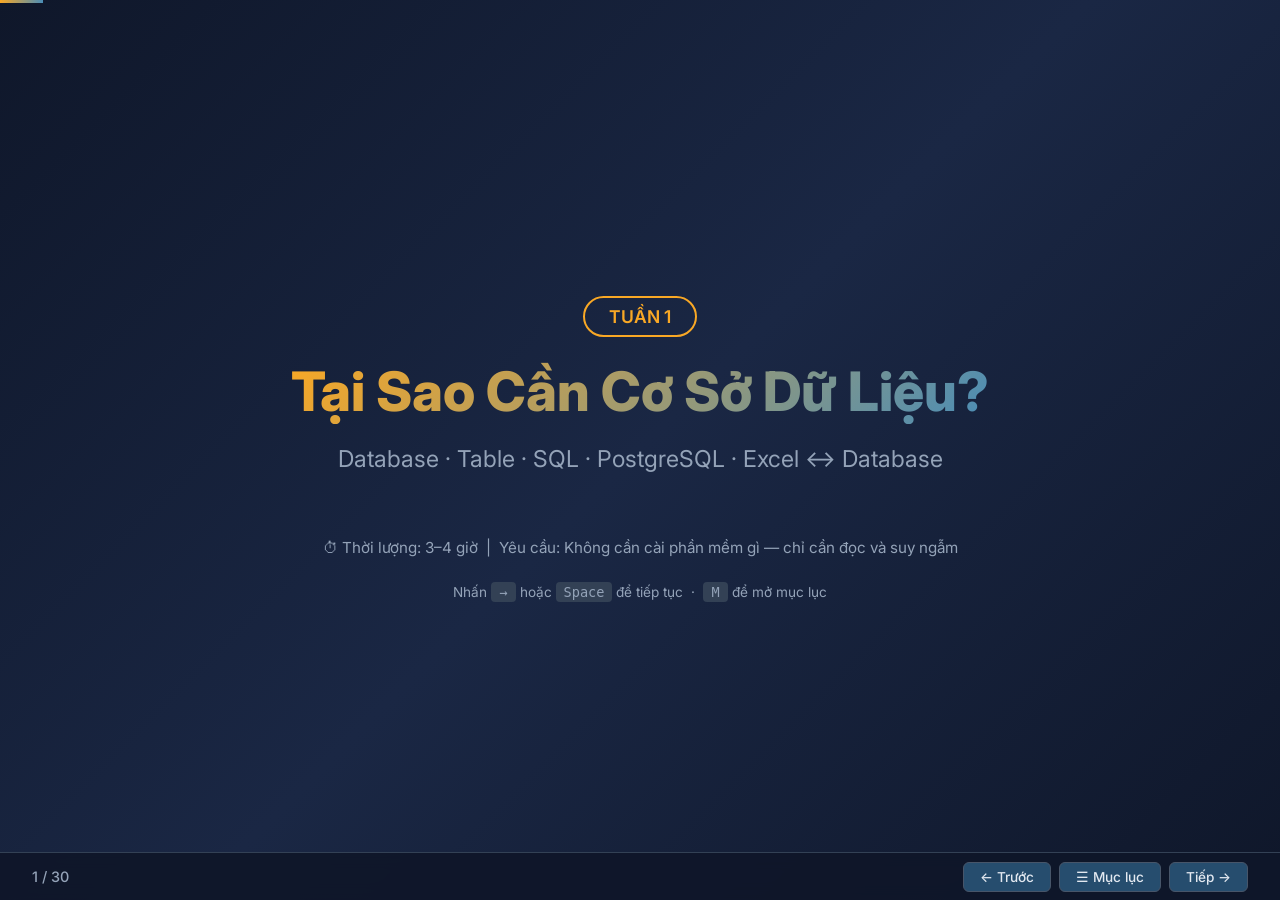
==== docs/Slides/01.Why_Database_slides.html @ 24aa9a3c "Add new example buttons and update week content in the learning program" ====
<!DOCTYPE html>
<html lang="vi">
<head>
    <meta charset="UTF-8">
    <meta name="viewport" content="width=device-width, initial-scale=1.0">
    <title>Tuần 1: Tại Sao Cần Cơ Sở Dữ Liệu? — PostgreSQL</title>
    <style>
        @import url('https://fonts.googleapis.com/css2?family=Inter:wght@300;400;500;600;700;800&family=Fira+Code:wght@400;500&display=swap');

        :root {
            --primary:       #336791;
            --primary-light: #4a8db7;
            --primary-dark:  #264d6e;
            --accent:        #f9a825;
            --accent-light:  #fdd835;
            --bg:            #0f172a;
            --bg-card:       #1e293b;
            --bg-code:       #0d1117;
            --text:          #e2e8f0;
            --text-dim:      #94a3b8;
            --text-bright:   #f8fafc;
            --success:       #22c55e;
            --danger:        #ef4444;
            --warning:       #f59e0b;
            --info:          #3b82f6;
            --excel-green:   #217346;
            --pg-blue:       #336791;
        }

        * { margin: 0; padding: 0; box-sizing: border-box; }

        body {
            font-family: 'Inter', sans-serif;
            background: var(--bg);
            color: var(--text);
            overflow: hidden;
            height: 100vh;
            width: 100vw;
        }

        .slide-deck { width: 100vw; height: 100vh; position: relative; }

        .slide {
            position: absolute;
            inset: 0;
            display: none;
            flex-direction: column;
            justify-content: center;
            padding: 56px 80px;
            opacity: 0;
            transition: opacity 0.4s ease;
        }
        .slide.active { display: flex; opacity: 1; }

        h1 { font-size: 2.7rem; font-weight: 800; color: var(--text-bright); margin-bottom: 12px; line-height: 1.2; }
        h2 { font-size: 1.95rem; font-weight: 700; color: var(--accent); margin-bottom: 20px; line-height: 1.3; }
        h3 { font-size: 1.25rem; font-weight: 600; color: var(--primary-light); margin-bottom: 12px; }
        p, li { font-size: 1.08rem; line-height: 1.7; color: var(--text); }
        ul, ol { padding-left: 24px; margin-bottom: 14px; }
        li { margin-bottom: 7px; }

        .subtitle { font-size: 1.25rem; color: var(--text-dim); margin-bottom: 28px; font-weight: 400; }

        strong { color: var(--accent-light); font-weight: 600; }
        em { color: var(--primary-light); font-style: normal; font-weight: 500; }

        code {
            font-family: 'Fira Code', monospace;
            background: var(--bg-code);
            padding: 2px 8px;
            border-radius: 4px;
            font-size: 0.93em;
            color: #7dd3fc;
        }

        pre {
            background: var(--bg-code);
            border: 1px solid #30363d;
            border-radius: 12px;
            padding: 16px 20px;
            font-family: 'Fira Code', monospace;
            font-size: 0.88rem;
            line-height: 1.6;
            overflow-x: auto;
            margin: 10px 0;
            color: #c9d1d9;
        }
        pre .keyword { color: #ff7b72; font-weight: 500; }
        pre .string  { color: #a5d6ff; }
        pre .comment { color: #8b949e; font-style: italic; }
        pre .type    { color: #7ee787; }
        pre .number  { color: #79c0ff; }
        pre .func    { color: #d2a8ff; }

        table { width: 100%; border-collapse: collapse; margin: 10px 0; font-size: 0.95rem; }
        th { background: var(--primary-dark); color: var(--accent-light); padding: 10px 14px; text-align: left; font-weight: 600; font-size: 0.9rem; }
        td { padding: 8px 14px; border-bottom: 1px solid #334155; color: var(--text); }
        tr:nth-child(even) td { background: rgba(30,41,59,0.5); }
        tr:hover td { background: rgba(51,103,145,0.15); }

        .card { background: var(--bg-card); border-radius: 14px; padding: 18px 22px; border: 1px solid #334155; margin: 8px 0; }
        .card.excel   { border-left: 4px solid var(--excel-green); }
        .card.pg      { border-left: 4px solid var(--pg-blue); }
        .card.warning { border-left: 4px solid var(--danger); background: rgba(239,68,68,0.07); }
        .card.tip     { border-left: 4px solid var(--success); background: rgba(34,197,94,0.07); }
        .card.info    { border-left: 4px solid var(--info); background: rgba(59,130,246,0.07); }

        .compare { display: grid; grid-template-columns: 1fr 1fr; gap: 18px; margin: 10px 0; }
        .compare > div { background: var(--bg-card); border-radius: 12px; padding: 18px 20px; border: 1px solid #334155; }
        .compare > div:first-child { border-top: 3px solid var(--excel-green); }
        .compare > div:last-child  { border-top: 3px solid var(--pg-blue); }

        .columns-2 { display: grid; grid-template-columns: 1fr 1fr; gap: 18px; margin: 8px 0; }
        .columns-3 { display: grid; grid-template-columns: 1fr 1fr 1fr; gap: 14px; margin: 8px 0; }

        .badge { display: inline-block; padding: 3px 12px; border-radius: 100px; font-size: 0.77rem; font-weight: 600; text-transform: uppercase; letter-spacing: 0.5px; }
        .badge.excel   { background: var(--excel-green); color: #fff; }
        .badge.pg      { background: var(--pg-blue); color: #fff; }
        .badge.danger  { background: var(--danger); color: #fff; }
        .badge.success { background: var(--success); color: #000; }

        .diagram { display: flex; align-items: center; justify-content: center; gap: 12px; margin: 14px 0; flex-wrap: wrap; }
        .diagram .box { background: var(--bg-card); border: 2px solid var(--primary-light); border-radius: 10px; padding: 12px 18px; text-align: center; min-width: 110px; }
        .diagram .arrow { color: var(--accent); font-size: 1.4rem; font-weight: 700; }

        .highlight { background: linear-gradient(120deg, rgba(249,168,37,0.2), rgba(249,168,37,0.1)); padding: 2px 8px; border-radius: 4px; }
        .text-danger  { color: var(--danger); }
        .text-success { color: var(--success); }
        .text-warning { color: var(--warning); }
        .text-info    { color: var(--info); }
        .text-dim     { color: var(--text-dim); }
        .text-accent  { color: var(--accent); }
        .text-bright  { color: var(--text-bright); }

        .title-slide {
            text-align: center; justify-content: center; align-items: center;
            background: linear-gradient(135deg, #0f172a 0%, #1a2744 50%, #0f172a 100%);
        }
        .title-slide h1 {
            font-size: 3.4rem;
            background: linear-gradient(135deg, var(--accent), var(--primary-light));
            -webkit-background-clip: text; -webkit-text-fill-color: transparent; background-clip: text;
            margin-bottom: 16px;
        }
        .title-slide .subtitle { font-size: 1.45rem; color: var(--text-dim); }
        .title-slide .week-badge {
            display: inline-block; padding: 8px 24px;
            border: 2px solid var(--accent); border-radius: 100px;
            color: var(--accent); font-weight: 600; font-size: 1.1rem; margin-bottom: 22px;
        }

        .section-slide { text-align: center; background: linear-gradient(135deg, var(--primary-dark), var(--bg)); }
        .section-slide h1 { font-size: 2.9rem; color: var(--text-bright); }
        .section-slide .section-num { font-size: 5rem; font-weight: 800; color: var(--accent); opacity: 0.3; margin-bottom: -10px; }

        .nav-bar {
            position: fixed; bottom: 0; left: 0; right: 0; height: 48px;
            background: rgba(15,23,42,0.95); border-top: 1px solid #334155;
            display: flex; align-items: center; justify-content: space-between;
            padding: 0 32px; z-index: 100; backdrop-filter: blur(8px);
        }
        .nav-bar .page-info { color: var(--text-dim); font-size: 0.9rem; font-weight: 500; }
        .nav-bar .controls  { display: flex; gap: 8px; }
        .nav-bar button {
            background: var(--primary-dark); color: var(--text);
            border: 1px solid #475569; padding: 6px 16px; border-radius: 6px;
            cursor: pointer; font-family: 'Inter', sans-serif;
            font-size: 0.85rem; font-weight: 500; transition: all 0.2s;
        }
        .nav-bar button:hover { background: var(--primary-light); color: #fff; }

        .progress-bar {
            position: fixed; top: 0; left: 0; height: 3px;
            background: linear-gradient(90deg, var(--accent), var(--primary-light));
            transition: width 0.3s ease; z-index: 100;
        }

        .toc-overlay {
            position: fixed; inset: 0; background: rgba(0,0,0,0.5);
            z-index: 200; display: none; backdrop-filter: blur(4px);
        }
        .toc-overlay.open { display: block; }
        .toc-panel {
            position: fixed; left: 0; top: 0; bottom: 0; width: 380px;
            background: var(--bg-card); border-right: 1px solid #334155;
            z-index: 201; padding: 24px; overflow-y: auto;
            transform: translateX(-100%); transition: transform 0.3s ease;
        }
        .toc-overlay.open .toc-panel { transform: translateX(0); }
        .toc-panel h3 { color: var(--accent); margin-bottom: 16px; font-size: 1.2rem; }
        .toc-panel a {
            display: block; color: var(--text-dim); text-decoration: none;
            padding: 7px 12px; border-radius: 6px; font-size: 0.87rem;
            margin-bottom: 2px; transition: all 0.2s;
        }
        .toc-panel a:hover, .toc-panel a.current { background: rgba(51,103,145,0.2); color: var(--text-bright); }
        .toc-panel a.section-header { color: var(--accent-light); font-weight: 600; margin-top: 10px; font-size: 0.92rem; }

        .slide-content {
            max-height: calc(100vh - 140px); overflow-y: auto; padding-right: 8px;
        }
        .slide-content::-webkit-scrollbar { width: 5px; }
        .slide-content::-webkit-scrollbar-track { background: transparent; }
        .slide-content::-webkit-scrollbar-thumb { background: #475569; border-radius: 3px; }

        /* story card */
        .story-card {
            background: linear-gradient(135deg, #1e293b, #162032);
            border-radius: 16px; padding: 24px 28px;
            border: 1px solid #334155; border-left: 4px solid var(--accent);
            margin: 10px 0;
        }

        /* two-col excel vs db */
        .xl-db { display: grid; grid-template-columns: 1fr auto 1fr; gap: 12px; align-items: center; margin: 10px 0; }
        .xl-db .vs { color: var(--accent); font-weight: 800; font-size: 1.5rem; text-align: center; }

        @media (max-width: 900px) {
            .slide { padding: 40px 32px; }
            h1 { font-size: 2rem; } h2 { font-size: 1.5rem; }
            .compare, .columns-2 { grid-template-columns: 1fr; }
            .columns-3 { grid-template-columns: 1fr; }
            .title-slide h1 { font-size: 2.5rem; }
        }
    </style>
</head>
<body>

<div class="progress-bar" id="progressBar"></div>

<!-- ▸ TOC ◂ -->
<div class="toc-overlay" id="tocOverlay" onclick="closeTOC()">
    <div class="toc-panel" onclick="event.stopPropagation()">
        <h3>📑 Mục Lục</h3>
        <a href="#" class="section-header" onclick="goSlide(0);return false;">Trang bìa</a>
        <a href="#" onclick="goSlide(1);return false;">Mục tiêu tuần 1</a>

        <a href="#" class="section-header" onclick="goSlide(2);return false;">Câu chuyện mở đầu</a>
        <a href="#" onclick="goSlide(2);return false;">Câu chuyện của Linh</a>
        <a href="#" onclick="goSlide(3);return false;">5 vấn đề Excel gặp phải</a>

        <a href="#" class="section-header" onclick="goSlide(4);return false;">Hai Thế Giới, Một Logic</a>
        <a href="#" onclick="goSlide(4);return false;">Bức tranh tổng thể</a>
        <a href="#" onclick="goSlide(5);return false;">Database = Workbook</a>
        <a href="#" onclick="goSlide(6);return false;">Table = Sheet</a>
        <a href="#" onclick="goSlide(7);return false;">Column = Cột &amp; Row = Hàng</a>
        <a href="#" onclick="goSlide(8);return false;">Data Type = Data Validation</a>
        <a href="#" onclick="goSlide(9);return false;">WHERE = Filter &amp; ORDER BY = Sort</a>
        <a href="#" onclick="goSlide(10);return false;">JOIN = VLOOKUP</a>
        <a href="#" onclick="goSlide(11);return false;">GROUP BY = Pivot Table</a>
        <a href="#" onclick="goSlide(12);return false;">Bảng tổng hợp Excel ↔ SQL</a>

        <a href="#" class="section-header" onclick="goSlide(13);return false;">Khi Nào Nên Dùng Database?</a>
        <a href="#" onclick="goSlide(13);return false;">Dấu hiệu 1: Dữ liệu quá lớn</a>
        <a href="#" onclick="goSlide(14);return false;">Dấu hiệu 2: Nhiều người cùng dùng</a>
        <a href="#" onclick="goSlide(15);return false;">Dấu hiệu 3: Cần tính chính xác</a>
        <a href="#" onclick="goSlide(16);return false;">Dấu hiệu 4 &amp; 5: Bảo mật, tự động hóa</a>
        <a href="#" onclick="goSlide(17);return false;">Excel hay Database?</a>

        <a href="#" class="section-header" onclick="goSlide(18);return false;">PostgreSQL &amp; DBeaver</a>
        <a href="#" onclick="goSlide(18);return false;">PostgreSQL là gì?</a>
        <a href="#" onclick="goSlide(19);return false;">DBeaver — giao diện đồ họa</a>

        <a href="#" class="section-header" onclick="goSlide(20);return false;">SQL — Ngôn Ngữ Giao Tiếp</a>
        <a href="#" onclick="goSlide(20);return false;">SQL là gì?</a>
        <a href="#" onclick="goSlide(21);return false;">Quy tắc cơ bản SQL</a>
        <a href="#" onclick="goSlide(22);return false;">Đọc SQL như tiếng Anh</a>
        <a href="#" onclick="goSlide(23);return false;">Thử thách đọc SQL</a>

        <a href="#" class="section-header" onclick="goSlide(24);return false;">Tổng Kết</a>
        <a href="#" onclick="goSlide(24);return false;">Từ vựng đã học</a>
        <a href="#" onclick="goSlide(25);return false;">Checklist &amp; Tiếp theo</a>
    </div>
</div>

<div class="slide-deck" id="deck">

<!-- ══════════ SLIDE 0: TITLE ══════════ -->
<div class="slide title-slide active">
    <div class="week-badge">TUẦN 1</div>
    <h1>Tại Sao Cần Cơ Sở Dữ Liệu?</h1>
    <p class="subtitle">Database · Table · SQL · PostgreSQL · Excel ↔ Database</p>
    <p style="margin-top:28px;color:var(--text-dim);font-size:0.95rem;">
        ⏱ Thời lượng: 3–4 giờ &nbsp;|&nbsp; Yêu cầu: Không cần cài phần mềm gì — chỉ cần đọc và suy ngẫm
    </p>
    <p style="margin-top:20px;color:var(--text-dim);font-size:0.85rem;">
        Nhấn <kbd style="background:#334155;padding:2px 8px;border-radius:4px;">→</kbd> hoặc
        <kbd style="background:#334155;padding:2px 8px;border-radius:4px;">Space</kbd> để tiếp tục &nbsp;·&nbsp;
        <kbd style="background:#334155;padding:2px 8px;border-radius:4px;">M</kbd> để mở mục lục
    </p>
</div>

<!-- ══════════ SLIDE 1: MỤC TIÊU ══════════ -->
<div class="slide">
    <h2>🎯 Mục Tiêu Tuần 1</h2>
    <p style="margin-bottom:20px;">Sau khi hoàn thành tuần này, bạn sẽ có thể:</p>
    <div class="columns-2">
        <div>
            <div class="card" style="margin-bottom:10px;"><p>✅ Giải thích cơ sở dữ liệu là gì và khác Excel như thế nào</p></div>
            <div class="card" style="margin-bottom:10px;"><p>✅ Định nghĩa <strong>8 thuật ngữ nền tảng</strong>: database, table, column, row, field, data type, SQL, PostgreSQL</p></div>
            <div class="card" style="margin-bottom:10px;"><p>✅ Đọc và hiểu câu SQL đơn giản như đọc tiếng Anh</p></div>
        </div>
        <div>
            <div class="card" style="margin-bottom:10px;"><p>✅ Nhận biết khi nào nên dùng Excel, khi nào nên dùng database</p></div>
            <div class="card" style="margin-bottom:10px;"><p>✅ Biết PostgreSQL là gì và DBeaver dùng để làm gì</p></div>
            <div class="card excel" style="margin-bottom:10px;"><p>📊 <strong>Phương pháp:</strong> Mọi khái niệm mới đều được so sánh với Excel mà bạn đã quen.</p></div>
        </div>
    </div>
    <div class="card tip">
        <p>💡 <strong>Tin tốt:</strong> Bạn đã có nền tảng rất vững — Excel và database có cùng một <em>logic phân tích dữ liệu</em>. Bạn chỉ cần học thêm <em>ngôn ngữ</em> mới mà thôi!</p>
    </div>
</div>

<!-- ══════════ SLIDE 2: CÂU CHUYỆN LINH ══════════ -->
<div class="slide">
    <h2>📖 Câu Chuyện Của Linh</h2>
    <div class="story-card">
        <p style="font-size:1.05rem;">Linh làm phân tích dữ liệu tại công ty phân phối hàng tiêu dùng. Năm đầu: 80 nhân viên, 200 khách hàng → quản lý tốt trong Excel với file <code>quan_ly.xlsx</code>.</p>
    </div>
    <div class="diagram" style="margin:18px 0;">
        <div class="box" style="border-color:var(--success);">
            <p style="font-size:0.85rem;font-weight:700;color:var(--success);">Năm 1</p>
            <p style="font-size:0.9rem;">80 NV · 200 KH</p>
            <p style="font-size:0.85rem;color:var(--text-dim);">Excel: ổn 👍</p>
        </div>
        <div class="arrow">→</div>
        <div class="box" style="border-color:var(--warning);">
            <p style="font-size:0.85rem;font-weight:700;color:var(--warning);">Năm 2</p>
            <p style="font-size:0.9rem;">300 NV · 5.000 KH</p>
            <p style="font-size:0.85rem;color:var(--text-dim);">Excel: chậm ⚠️</p>
        </div>
        <div class="arrow">→</div>
        <div class="box" style="border-color:var(--danger);">
            <p style="font-size:0.85rem;font-weight:700;color:var(--danger);">Năm 3</p>
            <p style="font-size:0.9rem;">1.100 NV · 30.000 KH</p>
            <p style="font-size:0.85rem;color:var(--danger);">Excel: vỡ trận ❌</p>
        </div>
    </div>
    <div class="card info">
        <p>💡 <em>"Linh cảm thấy mình đang dùng một cái <strong>xe đạp để chuyên chở hàng container</strong>."</em></p>
        <p style="margin-top:8px;color:var(--text-dim);">Điều Linh cần không phải là Excel tốt hơn — mà là một <strong>công cụ khác hoàn toàn</strong>.</p>
    </div>
</div>

<!-- ══════════ SLIDE 3: 5 VẤN ĐỀ EXCEL ══════════ -->
<div class="slide">
    <h2>⚠️ 5 Vấn Đề Linh Gặp Với Excel</h2>
    <div class="slide-content">
        <div class="columns-2">
            <div>
                <div class="card warning" style="margin-bottom:10px;">
                    <h3>1. File quá nặng</h3>
                    <p>File 150MB, mở mất 3 phút, đôi khi treo máy.</p>
                </div>
                <div class="card warning" style="margin-bottom:10px;">
                    <h3>2. Nhiều phiên bản mâu thuẫn</h3>
                    <p>4 người cùng cập nhật → không ai biết đâu là phiên bản mới nhất.</p>
                </div>
                <div class="card warning" style="margin-bottom:10px;">
                    <h3>3. Dữ liệu thiếu nhất quán</h3>
                    <p>Cùng là Hà Nội nhưng: <code>"Ha Noi"</code>, <code>"HÀ NỘI"</code>, <code>"hà nội"</code> → báo cáo bị sai.</p>
                </div>
            </div>
            <div>
                <div class="card warning" style="margin-bottom:10px;">
                    <h3>4. Không thể tự động hóa</h3>
                    <p>Mỗi tuần phải tay tạo lại báo cáo từ đầu dù quy trình không đổi.</p>
                </div>
                <div class="card warning" style="margin-bottom:10px;">
                    <h3>5. Không có phân quyền</h3>
                    <p>File lương — ai có file là ai xem được. Không thể ẩn riêng từng phần.</p>
                </div>
                <div class="card tip" style="margin-bottom:10px;">
                    <p>💡 Tất cả 5 vấn đề này đều được <strong>Database giải quyết triệt để</strong>. Chúng ta sẽ khám phá từng cái.</p>
                </div>
            </div>
        </div>
    </div>
</div>

<!-- ══════════ SLIDE 4: SECTION — BỨC TRANH TỔNG THỂ ══════════ -->
<div class="slide section-slide">
    <div class="section-num">📊</div>
    <h1>Hai Thế Giới, Một Logic</h1>
    <p class="subtitle">Excel và Database — cùng ý tưởng, khác công cụ</p>
</div>

<!-- ══════════ SLIDE 5: BỨC TRANH TỔNG THỂ ══════════ -->
<div class="slide">
    <h2>Bức Tranh Tổng Thể — Workbook = Database</h2>
    <div class="compare">
        <div>
            <h3>📊 File Excel</h3>
            <p style="font-family:'Fira Code',monospace;font-size:0.85rem;color:var(--text-dim);margin-bottom:10px;">quan_ly_cong_ty.xlsx</p>
            <ul style="list-style:none;padding-left:0;">
                <li style="margin-bottom:6px;">📄 Sheet: <strong>Nhân viên</strong></li>
                <li style="margin-bottom:6px;">📄 Sheet: <strong>Phòng ban</strong></li>
                <li style="margin-bottom:6px;">📄 Sheet: <strong>Lương tháng 1</strong></li>
                <li style="margin-bottom:6px;">📄 Sheet: <strong>Lương tháng 2</strong></li>
                <li style="margin-bottom:6px;">📄 Sheet: <strong>Lương tháng 3</strong></li>
                <li style="margin-bottom:6px;">📄 Sheet: <strong>Khách hàng</strong></li>
                <li style="margin-bottom:6px;">📄 Sheet: <strong>Đơn hàng</strong></li>
            </ul>
        </div>
        <div>
            <h3>🐘 PostgreSQL Database</h3>
            <p style="font-family:'Fira Code',monospace;font-size:0.85rem;color:var(--text-dim);margin-bottom:10px;">quan_ly_cong_ty</p>
            <ul style="list-style:none;padding-left:0;">
                <li style="margin-bottom:6px;">📋 Table: <strong>nhan_vien</strong></li>
                <li style="margin-bottom:6px;">📋 Table: <strong>phong_ban</strong></li>
                <li style="margin-bottom:6px;">📋 Table: <strong style="color:var(--success);">bang_luong</strong> <span style="color:var(--text-dim);font-size:0.85rem;">(gộp cả 3 tháng!)</span></li>
                <li style="margin-bottom:6px;color:var(--text-dim);padding-left:20px;font-size:0.9rem;">↳ thêm cột "thang" thay vì tạo sheet mới</li>
                <li style="margin-bottom:6px;">📋 Table: <strong>khach_hang</strong></li>
                <li style="margin-bottom:6px;">📋 Table: <strong>don_hang</strong></li>
            </ul>
        </div>
    </div>
    <div class="card info" style="margin-top:10px;">
        <p>💡 <strong>Nhận xét quan trọng:</strong> 3 sheet "Lương tháng 1/2/3" được <em>gộp thành 1 bảng</em> trong database — thay vì tạo sheet mới mỗi tháng, chỉ cần thêm dữ liệu vào cùng bảng với thêm cột "tháng".</p>
    </div>
</div>

<!-- ══════════ SLIDE 6: DATABASE = WORKBOOK ══════════ -->
<div class="slide">
    <h2>Khái Niệm 1: Database = Workbook</h2>
    <div class="diagram" style="margin:20px 0;">
        <div class="box" style="border-color:var(--excel-green);min-width:200px;">
            <p style="color:var(--excel-green);font-weight:700;margin-bottom:6px;">📊 Excel</p>
            <p style="font-family:'Fira Code',monospace;font-size:0.9rem;">quan_ly_nhan_su.xlsx</p>
            <p style="color:var(--text-dim);font-size:0.85rem;margin-top:4px;">Workbook / File .xlsx</p>
        </div>
        <div class="arrow">↔</div>
        <div class="box" style="border-color:var(--pg-blue);min-width:200px;">
            <p style="color:var(--primary-light);font-weight:700;margin-bottom:6px;">🐘 PostgreSQL</p>
            <p style="font-family:'Fira Code',monospace;font-size:0.9rem;">quan_ly_nhan_su</p>
            <p style="color:var(--text-dim);font-size:0.85rem;margin-top:4px;"><strong>Database</strong> (Cơ sở dữ liệu)</p>
        </div>
    </div>
    <div class="columns-2" style="margin-top:16px;">
        <div class="card excel">
            <h3>Giống nhau</h3>
            <ul>
                <li>Đều là <strong>nơi chứa toàn bộ dữ liệu</strong> của một dự án/hệ thống</li>
                <li>Đều có thể chứa <strong>nhiều bảng/sheet</strong></li>
                <li>Đều có tên để nhận biết</li>
            </ul>
        </div>
        <div class="card pg">
            <h3>Khác nhau</h3>
            <ul>
                <li>Database không phải file lưu trên máy bình thường</li>
                <li>Được quản lý bởi <strong>phần mềm chuyên dụng</strong> (PostgreSQL)</li>
                <li>Luôn sẵn sàng cho <strong>nhiều người cùng lúc</strong></li>
                <li>Không bao giờ "treo" vì quá nặng</li>
            </ul>
        </div>
    </div>
</div>

<!-- ══════════ SLIDE 7: TABLE = SHEET ══════════ -->
<div class="slide">
    <h2>Khái Niệm 2: Table = Sheet</h2>
    <p style="margin-bottom:14px;">Mỗi <strong>Table</strong> trong database tương đương với một <strong>Sheet</strong> trong Excel:</p>
    <div class="compare">
        <div>
            <h3>📊 Sheet "Nhân viên" (Excel)</h3>
            <pre style="font-size:0.82rem;">  A    │      B       │      C
──────┼──────────────┼───────────
  1   │ Trần Thị Mai │ Kế toán
  2   │ Nguyễn Văn An│ Kinh doanh
  3   │ Lê Thị Bình  │ Nhân sự</pre>
        </div>
        <div>
            <h3>🐘 Table "nhan_vien" (PostgreSQL)</h3>
            <pre style="font-size:0.82rem;"> id  │    ho_ten    │  phong_ban
─────┼──────────────┼───────────
  1  │ Trần Thị Mai │ Kế toán
  2  │ Nguyễn Văn An│ Kinh doanh
  3  │ Lê Thị Bình  │ Nhân sự</pre>
        </div>
    </div>
    <div class="columns-2" style="margin-top:12px;">
        <div class="card excel">
            <h3>Sheet trong Excel</h3>
            <ul>
                <li>Có thể chứa bất cứ thứ gì — công thức, biểu đồ, text tự do</li>
                <li>Cột dùng chữ cái A, B, C...</li>
            </ul>
        </div>
        <div class="card pg">
            <h3>Table trong Database</h3>
            <ul>
                <li>Chỉ chứa dữ liệu <strong>có cấu trúc nghiêm ngặt</strong></li>
                <li>Mỗi cột <strong>bắt buộc có tên</strong> rõ ràng và kiểu dữ liệu</li>
                <li>Mỗi table = 1 <em>chủ thể</em>: nhân viên, sản phẩm, đơn hàng...</li>
            </ul>
        </div>
    </div>
</div>

<!-- ══════════ SLIDE 8: COLUMN + ROW ══════════ -->
<div class="slide">
    <h2>Khái Niệm 3 &amp; 4: Column = Cột, Row = Hàng</h2>
    <div class="columns-2">
        <div>
            <div class="card excel" style="margin-bottom:12px;">
                <h3>📊 Column = Cột (A, B, C...)</h3>
                <p>Trong Database: cột <strong>bắt buộc có tên</strong> thay vì A, B, C:</p>
                <ul style="margin-top:8px;font-family:'Fira Code',monospace;font-size:0.9rem;">
                    <li><code>ho_ten</code> → chứa họ tên</li>
                    <li><code>luong</code> → chứa mức lương</li>
                    <li><code>ngay_sinh</code> → chứa ngày sinh</li>
                    <li><code>email</code> → chứa email</li>
                </ul>
            </div>
        </div>
        <div>
            <div class="card excel">
                <h3>📊 Row / Record = Hàng</h3>
                <p>Mỗi <strong>Row</strong> là một bản ghi hoàn chỉnh về <em>một đối tượng</em>:</p>
                <pre style="font-size:0.78rem;margin-top:8px;"> id │    ho_ten     │  luong
────┼───────────────┼────────────
  1 │ Trần Thị Mai  │ 15,000,000 ← ROW 1
  2 │ Nguyễn Văn An │ 20,000,000 ← ROW 2
  5 │ Hoàng Thị Dung│ (trống)   ← ROW 5</pre>
            </div>
        </div>
    </div>
    <div class="card warning" style="margin-top:10px;">
        <p>💡 <strong>NULL:</strong> Giá trị "không có gì" trong database gọi là <em>NULL</em> (như ô trống trong Excel). Đây là khái niệm quan trọng sẽ gặp rất nhiều về sau!</p>
    </div>
    <div class="card info" style="margin-top:8px;">
        <p>🔍 <strong>Field = Ô (Cell):</strong> Giao điểm của 1 Column và 1 Row — giống hệt một cell trong Excel (ít dùng từ này trong thực tế).</p>
    </div>
</div>

<!-- ══════════ SLIDE 9: DATA TYPE = DATA VALIDATION ══════════ -->
<div class="slide">
    <h2>Khái Niệm 6: Data Type = Data Validation</h2>
    <div class="card excel" style="margin-bottom:14px;">
        <p>📊 Trong Excel, bạn dùng <strong>Data Validation</strong> để quy định ô chỉ nhận số nguyên hoặc ngày tháng. Database nâng điều này thành <strong>bắt buộc</strong> và gọi là <em>Data Type</em>.</p>
    </div>
    <table>
        <thead>
            <tr><th>Bạn muốn cột chứa...</th><th>Excel (Data Validation)</th><th>Database (Data Type)</th></tr>
        </thead>
        <tbody>
            <tr><td>Số nguyên (1, 2, 100...)</td><td>Validation: Whole number</td><td><code style="color:#7ee787;">INTEGER</code></td></tr>
            <tr><td>Số thập phân (99.99)</td><td>Validation: Decimal</td><td><code style="color:#7ee787;">NUMERIC(10,2)</code></td></tr>
            <tr><td>Chữ (tên, địa chỉ...)</td><td>Validation: Text length</td><td><code style="color:#7ee787;">VARCHAR(100)</code></td></tr>
            <tr><td>Ngày tháng</td><td>Validation: Date</td><td><code style="color:#7ee787;">DATE</code></td></tr>
            <tr><td>Ngày + Giờ</td><td>*(không có sẵn)*</td><td><code style="color:#7ee787;">TIMESTAMP</code></td></tr>
            <tr><td>Đúng / Sai</td><td>Validation: List (Có/Không)</td><td><code style="color:#7ee787;">BOOLEAN</code></td></tr>
        </tbody>
    </table>
    <div class="card warning" style="margin-top:10px;">
        <p>⚠️ <strong>Sự khác biệt lớn:</strong> Data Validation Excel có thể bị bỏ qua (copy-paste bỏ qua validation). Data Type trong database là <strong>không thể vi phạm</strong> — cố nhập chữ vào cột số → database từ chối ngay lập tức!</p>
    </div>
</div>

<!-- ══════════ SLIDE 10: WHERE + ORDER BY ══════════ -->
<div class="slide">
    <h2>Khái Niệm 7 &amp; 8: WHERE = Filter, ORDER BY = Sort</h2>
    <div class="compare">
        <div>
            <h3>🔍 Filter (Excel) = WHERE (SQL)</h3>
            <pre style="font-size:0.82rem;"><span class="comment">-- Filter "Phòng ban" = "IT"</span>
<span class="keyword">SELECT</span> *
<span class="keyword">FROM</span> nhan_vien
<span class="keyword">WHERE</span> phong_ban = <span class="string">'IT'</span>;

<span class="comment">-- Kết quả:</span>
<span class="comment">--  id │  ho_ten     │ phong_ban</span>
<span class="comment">--   4 │ Phạm M. Châu│ IT</span></pre>
        </div>
        <div>
            <h3>↕️ Sort (Excel) = ORDER BY (SQL)</h3>
            <pre style="font-size:0.82rem;"><span class="comment">-- Sort "Lương" → Lớn đến Nhỏ</span>
<span class="keyword">SELECT</span> *
<span class="keyword">FROM</span> nhan_vien
<span class="keyword">ORDER BY</span> luong <span class="keyword">DESC</span>;

<span class="comment">-- DESC = Giảm dần (Descending)</span>
<span class="comment">-- ASC  = Tăng dần  (Ascending)</span></pre>
        </div>
    </div>
    <div class="card excel" style="margin-top:12px;">
        <table style="margin:0;">
            <thead><tr><th>Thao tác Excel</th><th>SQL tương đương</th></tr></thead>
            <tbody>
                <tr><td>Filter → "Phòng ban" = "IT"</td><td><code>WHERE phong_ban = 'IT'</code></td></tr>
                <tr><td>Filter → Lương &gt; 15 triệu</td><td><code>WHERE luong &gt; 15000000</code></td></tr>
                <tr><td>Sort → Lương, Lớn → Nhỏ</td><td><code>ORDER BY luong DESC</code></td></tr>
                <tr><td>Sort → Tên, A → Z</td><td><code>ORDER BY ho_ten ASC</code></td></tr>
            </tbody>
        </table>
    </div>
</div>

<!-- ══════════ SLIDE 11: JOIN = VLOOKUP ══════════ -->
<div class="slide">
    <h2>Khái Niệm 9: JOIN = VLOOKUP / INDEX-MATCH</h2>
    <div class="compare">
        <div>
            <h3 class="text-danger">❌ Cách Excel — Dữ liệu lặp lại</h3>
            <pre style="font-size:0.78rem;">┌──────────────┬──────────┬───────────────────┐
│  Nhân viên   │ Phòng ban│  Trưởng phòng     │
├──────────────┼──────────┼───────────────────┤
│ Trần Thị Mai │ Kế toán  │ Nguyễn Văn Khoa   │ ← lặp
│ Hoàng Thị D  │ Kế toán  │ Nguyễn Văn Khoa   │ ← lặp
│ Lý Thị C     │ Kế toán  │ Nguyễn Văn Khoa   │ ← lặp
│ Phạm Minh C  │ IT       │ Trần Thị Hương    │ ← lặp</pre>
            <p class="text-danger" style="margin-top:8px;font-size:0.9rem;">→ Đổi trưởng phòng Kế toán: phải tìm sửa <strong>50 ô</strong>!</p>
        </div>
        <div>
            <h3 class="text-success">✅ Cách Database — Tách bảng + JOIN</h3>
            <pre style="font-size:0.78rem;">Bảng nhan_vien:     Bảng phong_ban:
 id │ ho_ten  │pb_id   id │ ten_pb  │ truong_phong
────┼─────────┼─────  ────┼─────────┼─────────────
  1 │ T.T.Mai │  1  ──▶ 1 │ Kế toán │ NV Khoa
  5 │ H.T.D   │  1  ──┘ 2 │ IT      │ T.T Hương
  4 │ P.M.C   │  2  ───▶
</pre>
            <p class="text-success" style="margin-top:8px;font-size:0.9rem;">→ Đổi trưởng phòng: chỉ sửa <strong>1 ô</strong> trong bảng phong_ban!</p>
        </div>
    </div>
    <div class="card info" style="margin-top:10px;">
        <p>💡 <strong>JOIN</strong> = kết nối 2 bảng qua cột ID chung — giống VLOOKUP trong Excel nhưng mạnh hơn nhiều. Sẽ học chi tiết ở <em>Tuần 7</em>.</p>
    </div>
</div>

<!-- ══════════ SLIDE 12: GROUP BY + AGGREGATE ══════════ -->
<div class="slide">
    <h2>Khái Niệm 10 &amp; 11: GROUP BY = Pivot Table</h2>
    <div class="compare">
        <div>
            <h3>📊 Pivot Table (Excel)</h3>
            <p style="font-size:0.9rem;margin-bottom:10px;">Row Labels: Phòng ban<br>Values: COUNT, AVERAGE of Lương</p>
            <pre style="font-size:0.82rem;"> phong_ban  │ count │    avg
────────────┼───────┼────────────
 Kế toán    │   2   │ 14,000,000
 Kinh doanh │   2   │ 21,000,000
 Nhân sự    │   1   │ 18,000,000
 IT         │   1   │ 25,000,000</pre>
        </div>
        <div>
            <h3>🐘 GROUP BY (SQL)</h3>
            <pre style="font-size:0.88rem;"><span class="keyword">SELECT</span>
    phong_ban,
    <span class="func">COUNT</span>(*),
    <span class="func">AVG</span>(luong)
<span class="keyword">FROM</span> nhan_vien
<span class="keyword">GROUP BY</span> phong_ban;</pre>
            <div class="card tip" style="margin-top:10px;">
                <p>💡 Kết quả giống hệt! Bạn đã quen với Pivot Table rồi → GROUP BY sẽ rất dễ học!</p>
            </div>
        </div>
    </div>
    <table style="margin-top:12px;font-size:0.88rem;">
        <thead><tr><th>Hàm Excel</th><th>Hàm SQL tương đương</th><th>Ý nghĩa</th></tr></thead>
        <tbody>
            <tr><td><code>=COUNTA()</code></td><td><code>COUNT(*)</code></td><td>Đếm số hàng</td></tr>
            <tr><td><code>=SUM()</code></td><td><code>SUM(luong)</code></td><td>Tính tổng</td></tr>
            <tr><td><code>=AVERAGE()</code></td><td><code>AVG(luong)</code></td><td>Tính trung bình</td></tr>
            <tr><td><code>=MIN()</code></td><td><code>MIN(luong)</code></td><td>Giá trị nhỏ nhất</td></tr>
            <tr><td><code>=MAX()</code></td><td><code>MAX(luong)</code></td><td>Giá trị lớn nhất</td></tr>
        </tbody>
    </table>
</div>

<!-- ══════════ SLIDE 13: BẢNG TỔNG HỢP ══════════ -->
<div class="slide">
    <h2>📊 Bảng Tổng Hợp: Excel ↔ Database</h2>
    <div class="slide-content">
        <table>
            <thead><tr><th>Bạn muốn làm gì?</th><th>Trong Excel</th><th>Trong SQL</th></tr></thead>
            <tbody>
                <tr><td>Mở dữ liệu</td><td>Mở file .xlsx</td><td><code>SELECT * FROM ten_bang</code></td></tr>
                <tr><td>Lọc dữ liệu</td><td>Filter</td><td><code>WHERE</code></td></tr>
                <tr><td>Sắp xếp</td><td>Sort</td><td><code>ORDER BY</code></td></tr>
                <tr><td>Loại bỏ trùng</td><td>Remove Duplicates</td><td><code>DISTINCT</code></td></tr>
                <tr><td>Tính tổng</td><td><code>=SUM()</code></td><td><code>SUM()</code></td></tr>
                <tr><td>Đếm</td><td><code>=COUNTA()</code></td><td><code>COUNT(*)</code></td></tr>
                <tr><td>Trung bình</td><td><code>=AVERAGE()</code></td><td><code>AVG()</code></td></tr>
                <tr><td>Pivot Table</td><td>Pivot Table</td><td><code>GROUP BY</code></td></tr>
                <tr><td>Tra cứu liên bảng</td><td>VLOOKUP / INDEX-MATCH</td><td><code>JOIN</code></td></tr>
                <tr><td>Công thức IF</td><td><code>=IF()</code> / <code>=IFS()</code></td><td><code>CASE WHEN</code></td></tr>
                <tr><td>Nối chuỗi</td><td><code>=CONCATENATE()</code> / <code>&amp;</code></td><td><code>||</code></td></tr>
                <tr><td>Xử lý ô trống</td><td><code>=IFERROR()</code></td><td><code>COALESCE()</code></td></tr>
            </tbody>
        </table>
    </div>
</div>

<!-- ══════════ SLIDE 14: SECTION — KHI NÀO ══════════ -->
<div class="slide section-slide">
    <div class="section-num">🚦</div>
    <h1>Khi Nào Nên Chuyển Sang Database?</h1>
    <p class="subtitle">5 dấu hiệu Excel đã đến giới hạn của nó</p>
</div>

<!-- ══════════ SLIDE 15: DẤU HIỆU 1 — DỮ LIỆU LỚN ══════════ -->
<div class="slide">
    <h2>Dấu Hiệu 1: Dữ Liệu Quá Lớn</h2>
    <p style="margin-bottom:16px;"><strong>Tình huống:</strong> Bộ phận bán hàng cần phân tích lịch sử 3 năm — khoảng <strong>2 triệu dòng giao dịch</strong>.</p>
    <div class="compare">
        <div>
            <h3 class="text-danger">❌ Với Excel</h3>
            <ul>
                <li>File .xlsx giới hạn <strong>1.048.576 hàng</strong> — không đủ chứa!</li>
                <li>Dù chứa được: file nặng vài GB, mở mất 5–10 phút</li>
                <li>Công thức tính toán cực kỳ chậm</li>
                <li>Dễ treo máy, mất dữ liệu khi crash</li>
            </ul>
        </div>
        <div>
            <h3 class="text-success">✅ Với Database</h3>
            <ul>
                <li><strong>Không có giới hạn số hàng</strong> — hàng triệu, hàng tỷ bản ghi</li>
                <li>Truy vấn được tối ưu hóa: lọc 2 triệu hàng trong <strong>&lt; 1 giây</strong></li>
                <li>Dữ liệu lưu an toàn trên server, không mất khi máy treo</li>
            </ul>
        </div>
    </div>
    <div class="card info" style="margin-top:12px;">
        <p>💡 <strong>Ngưỡng thực tế:</strong> Khi dữ liệu vượt quá <strong>50.000–100.000 hàng</strong> và cần truy vấn thường xuyên, database bắt đầu có ưu thế rõ rệt.</p>
    </div>
</div>

<!-- ══════════ SLIDE 16: DẤU HIỆU 2 — NHIỀU NGƯỜI ══════════ -->
<div class="slide">
    <h2>Dấu Hiệu 2: Nhiều Người Cùng Làm Việc</h2>
    <p style="margin-bottom:14px;"><strong>Tình huống:</strong> Team 5 người cùng cập nhật danh sách khách hàng trong ngày.</p>
    <div class="compare">
        <div>
            <h3 class="text-danger">❌ Với Excel</h3>
            <pre style="font-size:0.82rem;"><span class="comment">9:00  - An mở file, thêm 20 khách</span>
<span class="comment">        → lưu thành "khach_hang_v2.xlsx"</span>
<span class="comment">9:30  - Bình (không biết An sửa)</span>
<span class="comment">        mở file gốc, sửa 15 địa chỉ</span>
<span class="comment">        → lưu đè lên file gốc</span>
<span class="comment">10:00 - Ai đúng? File nào mới nhất?</span>
<span class="comment">→ Dữ liệu mất, mâu thuẫn, không</span>
<span class="comment">  ai tin tưởng file nào!</span></pre>
        </div>
        <div>
            <h3 class="text-success">✅ Với Database</h3>
            <pre style="font-size:0.82rem;"><span class="comment">9:00  - An kết nối, thêm 20 khách</span>
<span class="comment">        (lưu ngay lập tức)</span>
<span class="comment">9:30  - Bình kết nối, thấy ngay</span>
<span class="comment">        20 khách An vừa thêm,</span>
<span class="comment">        sửa 15 địa chỉ (lưu ngay)</span>
<span class="comment">10:00 - Cả team cùng nhìn vào</span>
<span class="comment">        1 nguồn dữ liệu duy nhất</span>
<span class="comment">→ Không bao giờ có xung đột!</span></pre>
        </div>
    </div>
</div>

<!-- ══════════ SLIDE 17: DẤU HIỆU 3 — TÍNH CHÍNH XÁC ══════════ -->
<div class="slide">
    <h2>Dấu Hiệu 3: Cần Đảm Bảo Tính Chính Xác</h2>
    <p style="margin-bottom:14px;"><strong>Tình huống:</strong> Báo cáo giới tính nhân viên bị sai vì dữ liệu không nhất quán.</p>
    <div class="compare">
        <div>
            <h3 class="text-danger">❌ Với Excel</h3>
            <p style="margin-bottom:8px;">Cột "Giới tính" chứa hỗn hợp:</p>
            <ul style="font-family:'Fira Code',monospace;font-size:0.88rem;">
                <li><code>"Nam"</code>, <code>"Nữ"</code> ← đúng format</li>
                <li><code>"nam"</code>, <code>"nữ"</code> ← chữ thường</li>
                <li><code>"NAM"</code>, <code>"NỮ"</code> ← chữ hoa</li>
                <li><code>"M"</code>, <code>"F"</code> ← tiếng Anh</li>
                <li><code>"1"</code>, <code>"0"</code> ← dùng số</li>
            </ul>
            <p class="text-danger" style="margin-top:8px;"><code>=COUNTIF(A:A,"Nữ")</code> → kết quả <strong>SAI!</strong></p>
        </div>
        <div>
            <h3 class="text-success">✅ Với Database</h3>
            <pre style="font-size:0.85rem;"><span class="comment">-- Khai báo ràng buộc khi tạo bảng:</span>
gioi_tinh <span class="type">VARCHAR(3)</span>
    <span class="keyword">CHECK</span> (gioi_tinh
        <span class="keyword">IN</span> (<span class="string">'Nam'</span>, <span class="string">'Nữ'</span>))</pre>
            <div class="card tip" style="margin-top:10px;">
                <p class="text-success">✅ Khi ai cố nhập giá trị khác → database <strong>từ chối ngay lập tức</strong>!</p>
                <p style="margin-top:6px;">Không bao giờ có <code>"nam"</code>, <code>"NAM"</code>, <code>"M"</code> lẫn lộn.</p>
            </div>
        </div>
    </div>
</div>

<!-- ══════════ SLIDE 18: DẤU HIỆU 4 & 5 ══════════ -->
<div class="slide">
    <h2>Dấu Hiệu 4 &amp; 5: Bảo Mật &amp; Tự Động Hóa</h2>
    <div class="columns-2">
        <div>
            <h3>🔐 Dấu hiệu 4: Cần Bảo Mật Theo Cấp Độ</h3>
            <div class="card warning" style="margin-bottom:10px;">
                <p>❌ <strong>Excel:</strong> Ai có file là ai xem được tất cả. Password protect dễ bị bỏ qua khi copy.</p>
            </div>
            <div class="card tip">
                <p>✅ <strong>Database:</strong></p>
                <ul style="margin-top:6px;font-size:0.9rem;">
                    <li><code>ke_toan_truong</code> → xem + sửa tất cả</li>
                    <li><code>quan_ly_IT</code> → chỉ xem nhân viên IT</li>
                    <li><code>nhan_vien</code> → không xem bảng lương</li>
                </ul>
            </div>
        </div>
        <div>
            <h3>⚙️ Dấu hiệu 5: Cần Tự Động Hóa</h3>
            <div class="card warning" style="margin-bottom:10px;">
                <p>❌ <strong>Excel:</strong> Mỗi tuần phải tay tạo báo cáo — export CSV → import → Pivot → format → gửi email. Mất <strong>4 tiếng/tuần</strong>.</p>
            </div>
            <div class="card tip">
                <p>✅ <strong>Database:</strong> Dữ liệu cập nhật tự động, báo cáo là 1 câu SQL lưu sẵn, chạy tự động mỗi sáng thứ Hai.</p>
                <p style="margin-top:8px;"><strong>Từ 4 tiếng/tuần → 0 tiếng!</strong></p>
            </div>
        </div>
    </div>
</div>

<!-- ══════════ SLIDE 19: EXCEL HAY DATABASE ══════════ -->
<div class="slide">
    <h2>Tóm Tắt: Excel hay Database?</h2>
    <div class="compare">
        <div>
            <h3>📊 Nên dùng EXCEL khi:</h3>
            <ul>
                <li>✓ Dữ liệu nhỏ <strong>(&lt; 50.000 hàng)</strong></li>
                <li>✓ 1–2 người dùng</li>
                <li>✓ Phân tích ad-hoc nhanh</li>
                <li>✓ Làm báo cáo trực quan, biểu đồ</li>
                <li>✓ Dữ liệu cá nhân</li>
                <li>✓ Prototype, thử nghiệm nhanh</li>
            </ul>
        </div>
        <div>
            <h3>🐘 Nên dùng DATABASE khi:</h3>
            <ul>
                <li>✓ Dữ liệu lớn <strong>(&gt; 100.000 hàng)</strong></li>
                <li>✓ Nhiều người dùng cùng lúc</li>
                <li>✓ Cần dữ liệu luôn nhất quán</li>
                <li>✓ Cần phân quyền chi tiết</li>
                <li>✓ Cần tự động hóa, kết nối app</li>
                <li>✓ Hệ thống dài hạn, sản xuất</li>
            </ul>
        </div>
    </div>
    <div class="card tip" style="margin-top:16px;">
        <p>💡 <strong>Sự thật thú vị:</strong> Nhiều doanh nghiệp dùng <em>cả hai</em> — database lưu trữ và xử lý dữ liệu, Excel kết nối vào database để làm báo cáo trực quan. <strong>Kỹ năng Excel của bạn sẽ vẫn cực kỳ có giá trị!</strong></p>
    </div>
</div>

<!-- ══════════ SLIDE 20: SECTION — POSTGRESQL ══════════ -->
<div class="slide section-slide">
    <div class="section-num">🐘</div>
    <h1>PostgreSQL — Công Cụ Chúng Ta Học</h1>
    <p class="subtitle">Miễn phí · Mạnh mẽ · Được dùng bởi Apple, Instagram, Spotify</p>
</div>

<!-- ══════════ SLIDE 21: POSTGRESQL LÀ GÌ ══════════ -->
<div class="slide">
    <h2>PostgreSQL Là Gì?</h2>
    <div class="diagram" style="margin:20px 0;">
        <div class="box" style="border-color:var(--excel-green);min-width:180px;">
            <p style="font-weight:700;font-size:1rem;margin-bottom:4px;">Microsoft Excel</p>
            <p style="color:var(--text-dim);font-size:0.85rem;">Phần mềm xử lý<br><strong>BẢNG TÍNH</strong></p>
        </div>
        <div class="arrow">↔</div>
        <div class="box" style="border-color:var(--pg-blue);min-width:180px;">
            <p style="font-weight:700;font-size:1rem;margin-bottom:4px;">PostgreSQL</p>
            <p style="color:var(--text-dim);font-size:0.85rem;">Phần mềm xử lý<br><strong>CƠ SỞ DỮ LIỆU</strong></p>
        </div>
    </div>
    <div class="columns-2" style="margin-top:12px;">
        <div>
            <h3>Tại Sao Chọn PostgreSQL?</h3>
            <table style="font-size:0.88rem;">
                <tbody>
                    <tr><td>💰 Giá</td><td><strong>Hoàn toàn miễn phí</strong>, mã nguồn mở</td></tr>
                    <tr><td>🌍 Phổ biến</td><td>Top 4 database được dùng nhiều nhất TG</td></tr>
                    <tr><td>💪 Độ mạnh</td><td>Xử lý được bài toán doanh nghiệp phức tạp</td></tr>
                    <tr><td>📚 Học tập</td><td>SQL học ở đây dùng được cho hầu hết DB khác</td></tr>
                </tbody>
            </table>
        </div>
        <div>
            <h3>Ai Đang Dùng PostgreSQL?</h3>
            <div class="card" style="padding:16px 20px;">
                <ul style="list-style:none;padding-left:0;">
                    <li style="margin-bottom:8px;">🍎 <strong>Apple</strong> — lưu trữ dữ liệu iTunes</li>
                    <li style="margin-bottom:8px;">📸 <strong>Instagram</strong> — hàng tỷ bức ảnh</li>
                    <li style="margin-bottom:8px;">🎵 <strong>Spotify</strong> — danh sách bài hát, playlist</li>
                    <li style="margin-bottom:8px;">🚗 <strong>Grab, Shopee</strong> — siêu ứng dụng ĐNA</li>
                    <li>🏢 Hàng triệu startup và doanh nghiệp vừa nhỏ</li>
                </ul>
            </div>
        </div>
    </div>
</div>

<!-- ══════════ SLIDE 22: DBEAVER ══════════ -->
<div class="slide">
    <h2>DBeaver — "Giao Diện Excel" Của PostgreSQL</h2>
    <div class="card excel" style="margin-bottom:14px;">
        <p>📊 Khi học Excel, bạn không phải gõ lệnh — bạn click, kéo thả, dùng menu. <strong>DBeaver</strong> làm điều tương tự cho PostgreSQL — giao diện đồ họa <em>miễn phí</em>, chạy trên Windows/Mac/Linux.</p>
    </div>
    <div class="columns-2">
        <div>
            <div class="card" style="font-family:'Fira Code',monospace;font-size:0.82rem;">
                <p style="color:var(--accent-light);margin-bottom:10px;">Giao diện DBeaver:</p>
                <p>┌──────────────┬──────────────────┐</p>
                <p>│ Database     │ SQL Editor       │</p>
                <p>│ Navigator    │                  │</p>
                <p>│              │ SELECT *         │</p>
                <p>│ > PostgreSQL │ FROM nhan_vien;  │</p>
                <p>│   > hoc_sql  │                  │</p>
                <p>│     > Tables │ ─────────────    │</p>
                <p>│       nhan_v │ id │ ho_ten │ ... │</p>
                <p>│       san_ph │  1 │ T.T.Mai│ ... │</p>
                <p>└──────────────┴──────────────────┘</p>
            </div>
        </div>
        <div>
            <div class="card pg" style="margin-bottom:10px;">
                <h3>Bên trái (Database Navigator)</h3>
                <p>Cây kết nối database — giống Windows Explorer. Mở rộng để xem bảng, cột, dữ liệu.</p>
            </div>
            <div class="card pg" style="margin-bottom:10px;">
                <h3>Bên phải (SQL Editor)</h3>
                <p>Viết SQL ở trên → <kbd style="background:#334155;padding:2px 8px;border-radius:4px;">Ctrl+Enter</kbd> để chạy → kết quả hiện ở dưới.</p>
            </div>
            <div class="card tip">
                <p>💡 Tuần sau sẽ cài đặt PostgreSQL + DBeaver và gõ câu SQL đầu tiên!</p>
            </div>
        </div>
    </div>
</div>

<!-- ══════════ SLIDE 23: SECTION — SQL ══════════ -->
<div class="slide section-slide">
    <div class="section-num">💬</div>
    <h1>SQL — Ngôn Ngữ Giao Tiếp Với Database</h1>
    <p class="subtitle">Structured Query Language — Gần với tiếng Anh hơn bất kỳ ngôn ngữ máy tính nào</p>
</div>

<!-- ══════════ SLIDE 24: SQL LÀ GÌ ══════════ -->
<div class="slide">
    <h2>SQL Là Gì?</h2>
    <div class="card info" style="margin-bottom:16px;">
        <p><strong>SQL</strong> = <em>Structured Query Language</em> — Ngôn ngữ Truy vấn Có Cấu trúc.</p>
        <p style="margin-top:8px;">Đây là "ngôn ngữ" bạn dùng để nói chuyện với database — giống như công thức Excel là cách bạn "nói chuyện" với Excel.</p>
    </div>
    <div class="compare">
        <div>
            <h3>Python (lập trình phức tạp)</h3>
            <pre style="font-size:0.82rem;"><span class="keyword">for</span> row <span class="keyword">in</span> cursor.execute(
    <span class="string">"SELECT * FROM employees"</span>
):
    <span class="keyword">if</span> row[<span class="string">'salary'</span>] > <span class="number">15000000</span>:
        print(row[<span class="string">'name'</span>])</pre>
            <p class="text-danger" style="margin-top:8px;font-size:0.9rem;">Cần biết lập trình!</p>
        </div>
        <div>
            <h3>SQL (truy vấn đơn giản)</h3>
            <pre style="font-size:0.88rem;"><span class="keyword">SELECT</span> ho_ten
<span class="keyword">FROM</span> nhan_vien
<span class="keyword">WHERE</span> luong > <span class="number">15000000</span>;</pre>
            <p class="text-success" style="margin-top:8px;font-size:0.9rem;">Đọc gần như tiếng Anh tự nhiên! ✅</p>
        </div>
    </div>
    <div class="card tip" style="margin-top:12px;">
        <p>💡 <strong>SQL KHÔNG phải ngôn ngữ lập trình phức tạp</strong> như Python hay Java. SQL gần với tiếng Anh thông thường hơn bất kỳ ngôn ngữ máy tính nào khác.</p>
    </div>
</div>

<!-- ══════════ SLIDE 25: QUY TẮC CƠ BẢN ══════════ -->
<div class="slide">
    <h2>Quy Tắc Cơ Bản Của SQL</h2>
    <div class="columns-2">
        <div>
            <div class="card" style="margin-bottom:12px;">
                <h3>1. Kết thúc bằng dấu chấm phẩy <code>;</code></h3>
                <pre style="font-size:0.85rem;"><span class="keyword">SELECT</span> * <span class="keyword">FROM</span> nhan_vien;  <span class="comment">← đúng</span>
<span class="keyword">SELECT</span> * <span class="keyword">FROM</span> nhan_vien   <span class="comment">← thiếu ;</span></pre>
            </div>
            <div class="card" style="margin-bottom:12px;">
                <h3>2. Không phân biệt HOA / thường</h3>
                <pre style="font-size:0.85rem;"><span class="keyword">SELECT</span> * <span class="keyword">FROM</span> nhan_vien;
<span class="comment">select * from nhan_vien;</span>
<span class="comment">Select * From Nhan_Vien;</span>
<span class="comment">-- Ba câu trên giống hệt nhau!</span></pre>
            </div>
        </div>
        <div>
            <div class="card" style="margin-bottom:12px;">
                <h3>3. Quy ước: Keyword viết HOA</h3>
                <pre style="font-size:0.85rem;"><span class="keyword">SELECT</span> ho_ten
<span class="keyword">FROM</span> nhan_vien
<span class="keyword">WHERE</span> luong > <span class="number">15000000</span>;
<span class="comment">-- SELECT, FROM, WHERE → HOA (keyword)</span>
<span class="comment">-- ho_ten, nhan_vien  → thường (tên bảng)</span></pre>
            </div>
            <div class="card" style="margin-bottom:12px;">
                <h3>4. Comment bắt đầu bằng <code>--</code></h3>
                <pre style="font-size:0.85rem;"><span class="comment">-- Đây là ghi chú, SQL bỏ qua</span>
<span class="keyword">SELECT</span> * <span class="keyword">FROM</span> nhan_vien;
<span class="comment">-- Ghi chú cuối dòng cũng được</span></pre>
            </div>
        </div>
    </div>
</div>

<!-- ══════════ SLIDE 26: ĐỌC SQL NHƯ TIẾNG ANH ══════════ -->
<div class="slide">
    <h2>Đọc SQL Như Tiếng Anh</h2>
    <div class="slide-content">
        <p style="margin-bottom:14px;">Điều thú vị nhất về SQL — hãy đọc như tiếng Anh tự nhiên:</p>
        <table>
            <thead>
                <tr><th>Câu SQL</th><th>Đọc bằng tiếng Anh</th><th>Ý nghĩa tiếng Việt</th></tr>
            </thead>
            <tbody>
                <tr>
                    <td><code>SELECT * FROM nhan_vien</code></td>
                    <td><em>Select all from employees</em></td>
                    <td>Lấy tất cả từ bảng nhân viên</td>
                </tr>
                <tr>
                    <td><code>SELECT ho_ten, luong FROM nhan_vien</code></td>
                    <td><em>Select name, salary from employees</em></td>
                    <td>Lấy tên và lương từ bảng nhân viên</td>
                </tr>
                <tr>
                    <td><code>SELECT * FROM nhan_vien WHERE phong_ban = 'IT'</code></td>
                    <td><em>Select all from employees where department is IT</em></td>
                    <td>Lấy tất cả nhân viên phòng IT</td>
                </tr>
                <tr>
                    <td><code>SELECT * FROM nhan_vien WHERE luong > 15000000</code></td>
                    <td><em>Select all where salary exceeds 15M</em></td>
                    <td>Nhân viên có lương trên 15 triệu</td>
                </tr>
                <tr>
                    <td><code>SELECT ho_ten FROM nhan_vien ORDER BY luong DESC</code></td>
                    <td><em>Select name, order by salary descending</em></td>
                    <td>Tên nhân viên, sắp theo lương giảm dần</td>
                </tr>
                <tr>
                    <td><code>SELECT COUNT(*) FROM nhan_vien</code></td>
                    <td><em>Count all from employees</em></td>
                    <td>Đếm tổng số nhân viên</td>
                </tr>
            </tbody>
        </table>
    </div>
</div>

<!-- ══════════ SLIDE 27: THỬ THÁCH ══════════ -->
<div class="slide">
    <h2>🎯 Thử Thách: Đoán Trước Khi Đọc Đáp Án</h2>
    <p style="margin-bottom:14px;">Với bảng <code>nhan_vien</code> có cột: <code>id, ho_ten, phong_ban, luong, ngay_sinh, email</code></p>
    <div class="columns-2">
        <div>
            <div class="card" style="margin-bottom:12px;">
                <h3>Câu 1 — bạn đoán gì?</h3>
                <pre><span class="keyword">SELECT DISTINCT</span> phong_ban
<span class="keyword">FROM</span> nhan_vien;</pre>
            </div>
            <div class="card" style="margin-bottom:12px;">
                <h3>Câu 2 — bạn đoán gì?</h3>
                <pre><span class="keyword">SELECT</span> ho_ten, luong
<span class="keyword">FROM</span> nhan_vien
<span class="keyword">WHERE</span> phong_ban = <span class="string">'Kế toán'</span>
<span class="keyword">ORDER BY</span> luong <span class="keyword">DESC</span>;</pre>
            </div>
            <div class="card">
                <h3>Câu 3 — bạn đoán gì?</h3>
                <pre><span class="keyword">SELECT</span> <span class="func">COUNT</span>(*) <span class="keyword">FROM</span> nhan_vien
<span class="keyword">WHERE</span> luong > <span class="number">18000000</span>;</pre>
            </div>
        </div>
        <div>
            <div class="card tip" style="margin-bottom:12px;">
                <h3>✅ Đáp án — Câu 1</h3>
                <p>Liệt kê tất cả phòng ban <strong>không trùng lặp</strong>.</p>
                <p style="margin-top:6px;font-family:'Fira Code',monospace;color:var(--success);">Kết quả: Kế toán, Kinh doanh, Nhân sự, IT</p>
            </div>
            <div class="card tip" style="margin-bottom:12px;">
                <h3>✅ Đáp án — Câu 2</h3>
                <p>Tên và lương nhân viên phòng Kế toán, <strong>sắp từ cao đến thấp</strong>.</p>
                <p style="margin-top:6px;font-family:'Fira Code',monospace;font-size:0.85rem;color:var(--success);">Trần Thị Mai (15tr), Hoàng Thị Dung (13tr)</p>
            </div>
            <div class="card tip">
                <h3>✅ Đáp án — Câu 3</h3>
                <p>Đếm số nhân viên có <strong>lương trên 18 triệu</strong>.</p>
                <p style="margin-top:6px;font-family:'Fira Code',monospace;color:var(--success);">Kết quả: 3</p>
            </div>
        </div>
    </div>
</div>

<!-- ══════════ SLIDE 28: TỪ VỰNG ══════════ -->
<div class="slide">
    <h2>📚 Từ Vựng Đã Học — Tuần 1</h2>
    <div class="slide-content">
        <table>
            <thead>
                <tr><th>Thuật ngữ</th><th>Định nghĩa ngắn</th><th>Tương đương Excel</th></tr>
            </thead>
            <tbody>
                <tr><td><strong>Database</strong></td><td>Nơi chứa toàn bộ dữ liệu</td><td>Workbook (.xlsx file)</td></tr>
                <tr><td><strong>Table</strong></td><td>Một tập dữ liệu có cấu trúc</td><td>Sheet (trang tính)</td></tr>
                <tr><td><strong>Column</strong></td><td>Một loại thông tin</td><td>Cột (A, B, C...)</td></tr>
                <tr><td><strong>Row / Record</strong></td><td>Một mục dữ liệu</td><td>Hàng (1, 2, 3...)</td></tr>
                <tr><td><strong>Field</strong></td><td>Một giá trị cụ thể</td><td>Ô (Cell)</td></tr>
                <tr><td><strong>Data Type</strong></td><td>Quy định loại giá trị cho cột</td><td>Data Validation</td></tr>
                <tr><td><strong>NULL</strong></td><td>Không có giá trị (ô trống)</td><td>Ô trống</td></tr>
                <tr><td><strong>SQL</strong></td><td>Ngôn ngữ giao tiếp với DB</td><td>Công thức Excel</td></tr>
                <tr><td><strong>PostgreSQL</strong></td><td>Phần mềm quản lý database</td><td>Microsoft Excel (engine)</td></tr>
                <tr><td><strong>DBeaver</strong></td><td>Giao diện đồ họa để dùng PostgreSQL</td><td>Giao diện Excel</td></tr>
                <tr><td><strong>Query</strong></td><td>Câu lệnh SQL</td><td>Công thức</td></tr>
                <tr><td><strong>Primary Key</strong></td><td>Mã định danh duy nhất cho mỗi hàng</td><td>Cột STT không trùng</td></tr>
            </tbody>
        </table>
    </div>
</div>

<!-- ══════════ SLIDE 29: CLOSING ══════════ -->
<div class="slide title-slide">
    <div class="week-badge" style="border-color:var(--success);color:var(--success);">TIẾP THEO</div>
    <h1>Tuần 2: Cài Đặt &amp; Kết Nối</h1>
    <p class="subtitle">PostgreSQL · DBeaver · Câu SQL đầu tiên · Tạo database đầu tiên</p>
    <div style="margin-top:32px;display:flex;gap:28px;justify-content:center;flex-wrap:wrap;">
        <div class="card" style="text-align:center;min-width:160px;background:rgba(30,41,59,0.8);">
            <p style="font-size:1.8rem;margin-bottom:4px;">🔧</p>
            <p><strong>Cài đặt</strong></p>
            <p class="text-dim" style="font-size:0.9rem;">PostgreSQL<br>+ DBeaver</p>
        </div>
        <div class="card" style="text-align:center;min-width:160px;background:rgba(30,41,59,0.8);">
            <p style="font-size:1.8rem;margin-bottom:4px;">🔌</p>
            <p><strong>Kết nối</strong></p>
            <p class="text-dim" style="font-size:0.9rem;">DBeaver ↔<br>PostgreSQL</p>
        </div>
        <div class="card" style="text-align:center;min-width:160px;background:rgba(30,41,59,0.8);">
            <p style="font-size:1.8rem;margin-bottom:4px;">⌨️</p>
            <p><strong>Câu SQL đầu tiên</strong></p>
            <p class="text-dim" style="font-size:0.9rem;">Gõ và nhìn<br>kết quả thật!</p>
        </div>
    </div>
    <p style="margin-top:28px;color:var(--text-dim);font-size:0.9rem;">
        Đảm bảo máy có ít nhất <strong>4GB RAM</strong> và <strong>2GB dung lượng trống</strong> trước khi bắt đầu Tuần 2!
    </p>
    <div style="margin-top:20px;">
        <div class="badge success">Checklist Tuần 1</div>
        <p style="margin-top:10px;color:var(--text-dim);font-size:0.88rem;">
            ☑ Giải thích được database khác Excel như thế nào &nbsp;·&nbsp;
            ☑ Biết 8 thuật ngữ nền tảng &nbsp;·&nbsp;
            ☑ Đọc được câu SELECT...FROM...WHERE &nbsp;·&nbsp;
            ☑ Biết khi nào nên dùng Excel, khi nào dùng database
        </p>
    </div>
</div>

</div><!-- end .slide-deck -->

<!-- ▸ Navigation Bar ◂ -->
<div class="nav-bar">
    <span class="page-info" id="pageInfo">1 / 26</span>
    <div class="controls">
        <button onclick="prevSlide()">← Trước</button>
        <button onclick="openTOC()">☰ Mục lục</button>
        <button onclick="nextSlide()">Tiếp →</button>
    </div>
</div>

<script>
    const slides  = document.querySelectorAll('.slide');
    const total   = slides.length;
    let   current = 0;

    function goSlide(n) {
        slides[current].classList.remove('active');
        current = Math.max(0, Math.min(n, total - 1));
        slides[current].classList.add('active');
        updateUI();
        closeTOC();
    }
    function nextSlide() { goSlide(current + 1); }
    function prevSlide() { goSlide(current - 1); }

    function updateUI() {
        document.getElementById('pageInfo').textContent = `${current + 1} / ${total}`;
        document.getElementById('progressBar').style.width = `${((current + 1) / total) * 100}%`;
    }

    function openTOC()  { document.getElementById('tocOverlay').classList.add('open'); }
    function closeTOC() { document.getElementById('tocOverlay').classList.remove('open'); }

    document.addEventListener('keydown', e => {
        switch(e.key) {
            case 'ArrowRight': case ' ': e.preventDefault(); nextSlide(); break;
            case 'ArrowLeft':            e.preventDefault(); prevSlide(); break;
            case 'Home':                 e.preventDefault(); goSlide(0); break;
            case 'End':                  e.preventDefault(); goSlide(total - 1); break;
            case 'm': case 'M':
                document.getElementById('tocOverlay').classList.contains('open')
                    ? closeTOC() : openTOC();
                break;
            case 'Escape': closeTOC(); break;
        }
    });

    let touchStartX = 0;
    document.addEventListener('touchstart', e => { touchStartX = e.touches[0].clientX; }, { passive: true });
    document.addEventListener('touchend',   e => {
        const dx = e.changedTouches[0].clientX - touchStartX;
        if (Math.abs(dx) > 50) dx < 0 ? nextSlide() : prevSlide();
    }, { passive: true });

    updateUI();
</script>
</body>
</html>
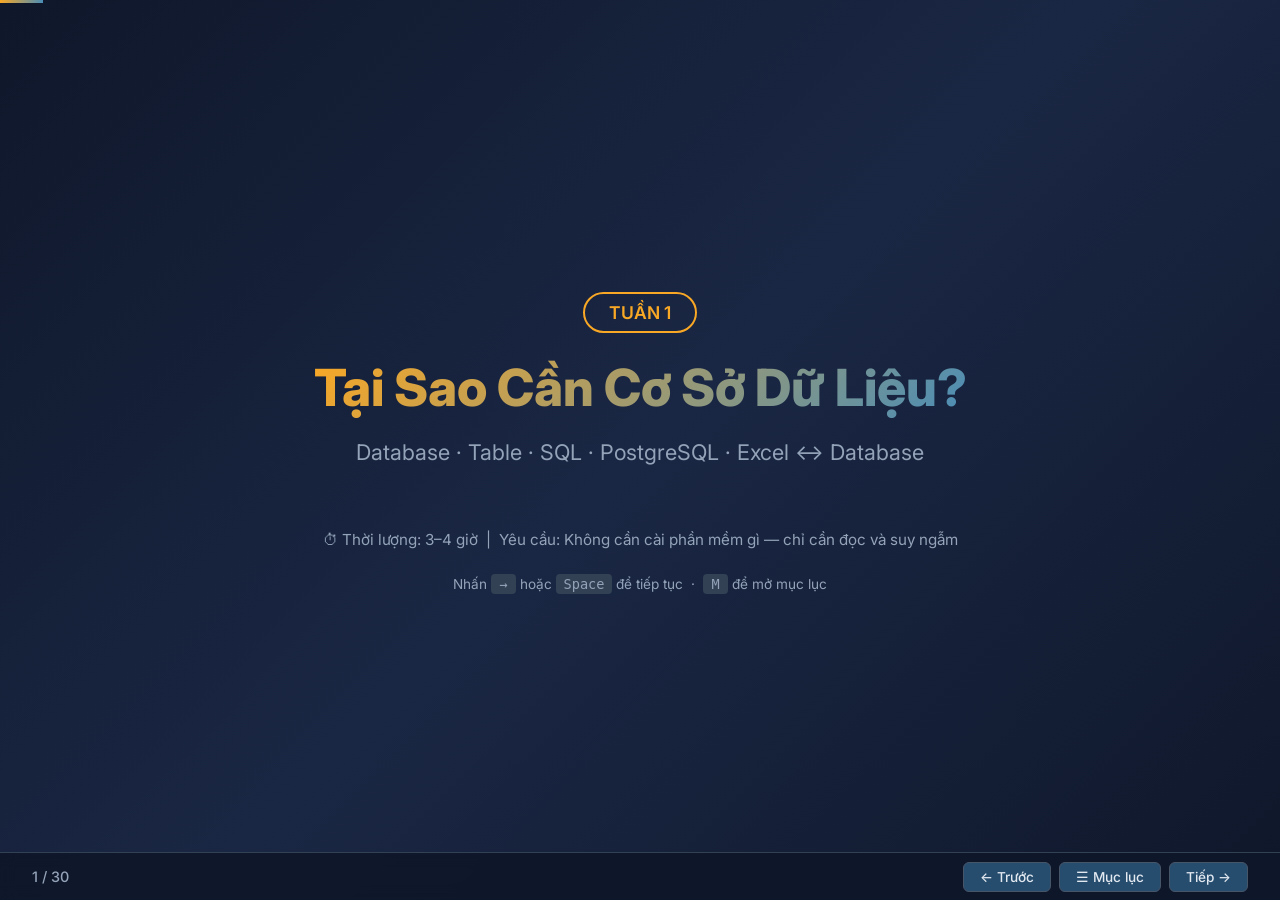
==== commit a53a4515: "feat: hoàn thiện bộ tài liệu tuần 2–9 và thêm trang tra cứu PostgreSQL - Thêm trang tra cứu tổng hợp" ====
--- a/docs/Slides/01.Why_Database_slides.html
+++ b/docs/Slides/01.Why_Database_slides.html
@@ -1,208 +1,11 @@
-<!DOCTYPE html>
+﻿<!DOCTYPE html>
 <html lang="vi">
 <head>
     <meta charset="UTF-8">
     <meta name="viewport" content="width=device-width, initial-scale=1.0">
     <title>Tuần 1: Tại Sao Cần Cơ Sở Dữ Liệu? — PostgreSQL</title>
+    <link rel="stylesheet" href="slides.css">
     <style>
-        @import url('https://fonts.googleapis.com/css2?family=Inter:wght@300;400;500;600;700;800&family=Fira+Code:wght@400;500&display=swap');
-
-        :root {
-            --primary:       #336791;
-            --primary-light: #4a8db7;
-            --primary-dark:  #264d6e;
-            --accent:        #f9a825;
-            --accent-light:  #fdd835;
-            --bg:            #0f172a;
-            --bg-card:       #1e293b;
-            --bg-code:       #0d1117;
-            --text:          #e2e8f0;
-            --text-dim:      #94a3b8;
-            --text-bright:   #f8fafc;
-            --success:       #22c55e;
-            --danger:        #ef4444;
-            --warning:       #f59e0b;
-            --info:          #3b82f6;
-            --excel-green:   #217346;
-            --pg-blue:       #336791;
-        }
-
-        * { margin: 0; padding: 0; box-sizing: border-box; }
-
-        body {
-            font-family: 'Inter', sans-serif;
-            background: var(--bg);
-            color: var(--text);
-            overflow: hidden;
-            height: 100vh;
-            width: 100vw;
-        }
-
-        .slide-deck { width: 100vw; height: 100vh; position: relative; }
-
-        .slide {
-            position: absolute;
-            inset: 0;
-            display: none;
-            flex-direction: column;
-            justify-content: center;
-            padding: 56px 80px;
-            opacity: 0;
-            transition: opacity 0.4s ease;
-        }
-        .slide.active { display: flex; opacity: 1; }
-
-        h1 { font-size: 2.7rem; font-weight: 800; color: var(--text-bright); margin-bottom: 12px; line-height: 1.2; }
-        h2 { font-size: 1.95rem; font-weight: 700; color: var(--accent); margin-bottom: 20px; line-height: 1.3; }
-        h3 { font-size: 1.25rem; font-weight: 600; color: var(--primary-light); margin-bottom: 12px; }
-        p, li { font-size: 1.08rem; line-height: 1.7; color: var(--text); }
-        ul, ol { padding-left: 24px; margin-bottom: 14px; }
-        li { margin-bottom: 7px; }
-
-        .subtitle { font-size: 1.25rem; color: var(--text-dim); margin-bottom: 28px; font-weight: 400; }
-
-        strong { color: var(--accent-light); font-weight: 600; }
-        em { color: var(--primary-light); font-style: normal; font-weight: 500; }
-
-        code {
-            font-family: 'Fira Code', monospace;
-            background: var(--bg-code);
-            padding: 2px 8px;
-            border-radius: 4px;
-            font-size: 0.93em;
-            color: #7dd3fc;
-        }
-
-        pre {
-            background: var(--bg-code);
-            border: 1px solid #30363d;
-            border-radius: 12px;
-            padding: 16px 20px;
-            font-family: 'Fira Code', monospace;
-            font-size: 0.88rem;
-            line-height: 1.6;
-            overflow-x: auto;
-            margin: 10px 0;
-            color: #c9d1d9;
-        }
-        pre .keyword { color: #ff7b72; font-weight: 500; }
-        pre .string  { color: #a5d6ff; }
-        pre .comment { color: #8b949e; font-style: italic; }
-        pre .type    { color: #7ee787; }
-        pre .number  { color: #79c0ff; }
-        pre .func    { color: #d2a8ff; }
-
-        table { width: 100%; border-collapse: collapse; margin: 10px 0; font-size: 0.95rem; }
-        th { background: var(--primary-dark); color: var(--accent-light); padding: 10px 14px; text-align: left; font-weight: 600; font-size: 0.9rem; }
-        td { padding: 8px 14px; border-bottom: 1px solid #334155; color: var(--text); }
-        tr:nth-child(even) td { background: rgba(30,41,59,0.5); }
-        tr:hover td { background: rgba(51,103,145,0.15); }
-
-        .card { background: var(--bg-card); border-radius: 14px; padding: 18px 22px; border: 1px solid #334155; margin: 8px 0; }
-        .card.excel   { border-left: 4px solid var(--excel-green); }
-        .card.pg      { border-left: 4px solid var(--pg-blue); }
-        .card.warning { border-left: 4px solid var(--danger); background: rgba(239,68,68,0.07); }
-        .card.tip     { border-left: 4px solid var(--success); background: rgba(34,197,94,0.07); }
-        .card.info    { border-left: 4px solid var(--info); background: rgba(59,130,246,0.07); }
-
-        .compare { display: grid; grid-template-columns: 1fr 1fr; gap: 18px; margin: 10px 0; }
-        .compare > div { background: var(--bg-card); border-radius: 12px; padding: 18px 20px; border: 1px solid #334155; }
-        .compare > div:first-child { border-top: 3px solid var(--excel-green); }
-        .compare > div:last-child  { border-top: 3px solid var(--pg-blue); }
-
-        .columns-2 { display: grid; grid-template-columns: 1fr 1fr; gap: 18px; margin: 8px 0; }
-        .columns-3 { display: grid; grid-template-columns: 1fr 1fr 1fr; gap: 14px; margin: 8px 0; }
-
-        .badge { display: inline-block; padding: 3px 12px; border-radius: 100px; font-size: 0.77rem; font-weight: 600; text-transform: uppercase; letter-spacing: 0.5px; }
-        .badge.excel   { background: var(--excel-green); color: #fff; }
-        .badge.pg      { background: var(--pg-blue); color: #fff; }
-        .badge.danger  { background: var(--danger); color: #fff; }
-        .badge.success { background: var(--success); color: #000; }
-
-        .diagram { display: flex; align-items: center; justify-content: center; gap: 12px; margin: 14px 0; flex-wrap: wrap; }
-        .diagram .box { background: var(--bg-card); border: 2px solid var(--primary-light); border-radius: 10px; padding: 12px 18px; text-align: center; min-width: 110px; }
-        .diagram .arrow { color: var(--accent); font-size: 1.4rem; font-weight: 700; }
-
-        .highlight { background: linear-gradient(120deg, rgba(249,168,37,0.2), rgba(249,168,37,0.1)); padding: 2px 8px; border-radius: 4px; }
-        .text-danger  { color: var(--danger); }
-        .text-success { color: var(--success); }
-        .text-warning { color: var(--warning); }
-        .text-info    { color: var(--info); }
-        .text-dim     { color: var(--text-dim); }
-        .text-accent  { color: var(--accent); }
-        .text-bright  { color: var(--text-bright); }
-
-        .title-slide {
-            text-align: center; justify-content: center; align-items: center;
-            background: linear-gradient(135deg, #0f172a 0%, #1a2744 50%, #0f172a 100%);
-        }
-        .title-slide h1 {
-            font-size: 3.4rem;
-            background: linear-gradient(135deg, var(--accent), var(--primary-light));
-            -webkit-background-clip: text; -webkit-text-fill-color: transparent; background-clip: text;
-            margin-bottom: 16px;
-        }
-        .title-slide .subtitle { font-size: 1.45rem; color: var(--text-dim); }
-        .title-slide .week-badge {
-            display: inline-block; padding: 8px 24px;
-            border: 2px solid var(--accent); border-radius: 100px;
-            color: var(--accent); font-weight: 600; font-size: 1.1rem; margin-bottom: 22px;
-        }
-
-        .section-slide { text-align: center; background: linear-gradient(135deg, var(--primary-dark), var(--bg)); }
-        .section-slide h1 { font-size: 2.9rem; color: var(--text-bright); }
-        .section-slide .section-num { font-size: 5rem; font-weight: 800; color: var(--accent); opacity: 0.3; margin-bottom: -10px; }
-
-        .nav-bar {
-            position: fixed; bottom: 0; left: 0; right: 0; height: 48px;
-            background: rgba(15,23,42,0.95); border-top: 1px solid #334155;
-            display: flex; align-items: center; justify-content: space-between;
-            padding: 0 32px; z-index: 100; backdrop-filter: blur(8px);
-        }
-        .nav-bar .page-info { color: var(--text-dim); font-size: 0.9rem; font-weight: 500; }
-        .nav-bar .controls  { display: flex; gap: 8px; }
-        .nav-bar button {
-            background: var(--primary-dark); color: var(--text);
-            border: 1px solid #475569; padding: 6px 16px; border-radius: 6px;
-            cursor: pointer; font-family: 'Inter', sans-serif;
-            font-size: 0.85rem; font-weight: 500; transition: all 0.2s;
-        }
-        .nav-bar button:hover { background: var(--primary-light); color: #fff; }
-
-        .progress-bar {
-            position: fixed; top: 0; left: 0; height: 3px;
-            background: linear-gradient(90deg, var(--accent), var(--primary-light));
-            transition: width 0.3s ease; z-index: 100;
-        }
-
-        .toc-overlay {
-            position: fixed; inset: 0; background: rgba(0,0,0,0.5);
-            z-index: 200; display: none; backdrop-filter: blur(4px);
-        }
-        .toc-overlay.open { display: block; }
-        .toc-panel {
-            position: fixed; left: 0; top: 0; bottom: 0; width: 380px;
-            background: var(--bg-card); border-right: 1px solid #334155;
-            z-index: 201; padding: 24px; overflow-y: auto;
-            transform: translateX(-100%); transition: transform 0.3s ease;
-        }
-        .toc-overlay.open .toc-panel { transform: translateX(0); }
-        .toc-panel h3 { color: var(--accent); margin-bottom: 16px; font-size: 1.2rem; }
-        .toc-panel a {
-            display: block; color: var(--text-dim); text-decoration: none;
-            padding: 7px 12px; border-radius: 6px; font-size: 0.87rem;
-            margin-bottom: 2px; transition: all 0.2s;
-        }
-        .toc-panel a:hover, .toc-panel a.current { background: rgba(51,103,145,0.2); color: var(--text-bright); }
-        .toc-panel a.section-header { color: var(--accent-light); font-weight: 600; margin-top: 10px; font-size: 0.92rem; }
-
-        .slide-content {
-            max-height: calc(100vh - 140px); overflow-y: auto; padding-right: 8px;
-        }
-        .slide-content::-webkit-scrollbar { width: 5px; }
-        .slide-content::-webkit-scrollbar-track { background: transparent; }
-        .slide-content::-webkit-scrollbar-thumb { background: #475569; border-radius: 3px; }
-
         /* story card */
         .story-card {
             background: linear-gradient(135deg, #1e293b, #162032);
@@ -210,18 +13,8 @@
             border: 1px solid #334155; border-left: 4px solid var(--accent);
             margin: 10px 0;
         }
-
-        /* two-col excel vs db */
         .xl-db { display: grid; grid-template-columns: 1fr auto 1fr; gap: 12px; align-items: center; margin: 10px 0; }
         .xl-db .vs { color: var(--accent); font-weight: 800; font-size: 1.5rem; text-align: center; }
-
-        @media (max-width: 900px) {
-            .slide { padding: 40px 32px; }
-            h1 { font-size: 2rem; } h2 { font-size: 1.5rem; }
-            .compare, .columns-2 { grid-template-columns: 1fr; }
-            .columns-3 { grid-template-columns: 1fr; }
-            .title-slide h1 { font-size: 2.5rem; }
-        }
     </style>
 </head>
 <body>
--- a/docs/Slides/slides.css
+++ b/docs/Slides/slides.css
@@ -0,0 +1,298 @@
+/*
+ * slides.css — Shared stylesheet for all PostgreSQL Learning slide decks
+ * Dark theme · PostgreSQL blue + gold · Inter + Fira Code
+ */
+
+@import url('https://fonts.googleapis.com/css2?family=Inter:wght@300;400;500;600;700;800&family=Fira+Code:wght@400;500&display=swap');
+
+/* ═══════════════════════════════════════════
+   CSS CUSTOM PROPERTIES
+   ═══════════════════════════════════════════ */
+:root {
+    --primary:       #336791;
+    --primary-light: #4a8db7;
+    --primary-dark:  #264d6e;
+    --accent:        #f9a825;
+    --accent-light:  #fdd835;
+    --bg:            #0f172a;
+    --bg-card:       #1e293b;
+    --bg-code:       #0d1117;
+    --text:          #e2e8f0;
+    --text-dim:      #94a3b8;
+    --text-bright:   #f8fafc;
+    --success:       #22c55e;
+    --danger:        #ef4444;
+    --warning:       #f59e0b;
+    --info:          #3b82f6;
+    --excel-green:   #217346;
+    --pg-blue:       #336791;
+}
+
+/* ═══════════════════════════════════════════
+   RESET & BASE
+   ═══════════════════════════════════════════ */
+* { margin: 0; padding: 0; box-sizing: border-box; }
+
+body {
+    font-family: 'Inter', sans-serif;
+    background: var(--bg);
+    color: var(--text);
+    overflow: hidden;
+    height: 100vh;
+    width: 100vw;
+}
+
+/* ═══════════════════════════════════════════
+   SLIDE LAYOUT
+   ═══════════════════════════════════════════ */
+.slide-deck { width: 100vw; height: 100vh; position: relative; }
+
+.slide {
+    position: absolute;
+    inset: 0;
+    display: none;
+    flex-direction: column;
+    justify-content: center;
+    padding: 52px 80px 64px;
+    opacity: 0;
+    transition: opacity 0.35s ease;
+}
+.slide.active { display: flex; opacity: 1; }
+
+/* ═══════════════════════════════════════════
+   TYPOGRAPHY
+   ═══════════════════════════════════════════ */
+h1 { font-size: 2.8rem; font-weight: 800; color: var(--text-bright); margin-bottom: 12px; line-height: 1.2; }
+h2 { font-size: 1.9rem; font-weight: 700; color: var(--accent); margin-bottom: 20px; line-height: 1.3; }
+h3 { font-size: 1.2rem; font-weight: 600; color: var(--primary-light); margin-bottom: 10px; }
+p, li { font-size: 1.05rem; line-height: 1.7; color: var(--text); }
+ul, ol { padding-left: 26px; margin-bottom: 12px; }
+li { margin-bottom: 6px; }
+
+.subtitle { font-size: 1.25rem; color: var(--text-dim); margin-bottom: 28px; font-weight: 400; }
+strong { color: var(--accent-light); font-weight: 600; }
+em { color: var(--primary-light); font-style: normal; font-weight: 500; }
+
+/* ═══════════════════════════════════════════
+   CODE
+   ═══════════════════════════════════════════ */
+code {
+    font-family: 'Fira Code', monospace;
+    background: var(--bg-code);
+    padding: 2px 8px;
+    border-radius: 4px;
+    font-size: 0.9em;
+    color: #7dd3fc;
+}
+
+pre {
+    background: var(--bg-code);
+    border: 1px solid #30363d;
+    border-radius: 12px;
+    padding: 16px 20px;
+    font-family: 'Fira Code', monospace;
+    font-size: 0.875rem;
+    line-height: 1.65;
+    overflow-x: auto;
+    margin: 10px 0;
+    color: #c9d1d9;
+    white-space: pre-wrap;
+}
+pre .keyword { color: #ff7b72; font-weight: 500; }
+pre .string  { color: #a5d6ff; }
+pre .comment { color: #8b949e; font-style: italic; }
+pre .type    { color: #7ee787; }
+pre .number  { color: #79c0ff; }
+pre .func    { color: #d2a8ff; }
+pre .op      { color: #f9a825; }
+
+/* ═══════════════════════════════════════════
+   TABLES
+   ═══════════════════════════════════════════ */
+table { width: 100%; border-collapse: collapse; margin: 10px 0; font-size: 0.93rem; }
+th { background: var(--primary-dark); color: var(--accent-light); padding: 10px 14px; text-align: left; font-weight: 600; font-size: 0.87rem; }
+td { padding: 9px 14px; border-bottom: 1px solid #334155; color: var(--text); }
+tr:nth-child(even) td { background: rgba(30,41,59,0.5); }
+tr:hover td { background: rgba(51,103,145,0.15); }
+
+/* ═══════════════════════════════════════════
+   CARDS
+   ═══════════════════════════════════════════ */
+.card { background: var(--bg-card); border-radius: 14px; padding: 18px 22px; border: 1px solid #334155; margin: 8px 0; }
+.card.excel   { border-left: 4px solid var(--excel-green); }
+.card.pg      { border-left: 4px solid var(--pg-blue); }
+.card.warning { border-left: 4px solid var(--danger); background: rgba(239,68,68,0.07); }
+.card.tip     { border-left: 4px solid var(--success); background: rgba(34,197,94,0.07); }
+.card.info    { border-left: 4px solid var(--info); background: rgba(59,130,246,0.07); }
+
+/* ═══════════════════════════════════════════
+   LAYOUT GRIDS
+   ═══════════════════════════════════════════ */
+.compare { display: grid; grid-template-columns: 1fr 1fr; gap: 18px; margin: 10px 0; }
+.compare > div { background: var(--bg-card); border-radius: 12px; padding: 18px 20px; border: 1px solid #334155; }
+.compare > div:first-child { border-top: 3px solid var(--excel-green); }
+.compare > div:last-child  { border-top: 3px solid var(--pg-blue); }
+
+.columns-2 { display: grid; grid-template-columns: 1fr 1fr; gap: 18px; margin: 10px 0; }
+.columns-3 { display: grid; grid-template-columns: 1fr 1fr 1fr; gap: 14px; margin: 10px 0; }
+
+/* ═══════════════════════════════════════════
+   BADGE
+   ═══════════════════════════════════════════ */
+.badge { display: inline-block; padding: 3px 12px; border-radius: 100px; font-size: 0.78rem; font-weight: 600; text-transform: uppercase; letter-spacing: 0.5px; }
+.badge.excel   { background: var(--excel-green); color: #fff; }
+.badge.pg      { background: var(--pg-blue); color: #fff; }
+.badge.danger  { background: var(--danger); color: #fff; }
+.badge.success { background: var(--success); color: #000; }
+.badge.info    { background: var(--info); color: #fff; }
+
+/* ═══════════════════════════════════════════
+   DIAGRAM
+   ═══════════════════════════════════════════ */
+.diagram { display: flex; align-items: center; justify-content: center; gap: 14px; margin: 14px 0; flex-wrap: wrap; }
+.diagram .box { background: var(--bg-card); border: 2px solid var(--primary-light); border-radius: 10px; padding: 12px 18px; text-align: center; min-width: 110px; }
+.diagram .box.active-box { border-color: var(--accent); background: rgba(249,168,37,0.08); color: var(--accent-light); font-weight: 600; }
+.diagram .box.success-box { border-color: var(--success); }
+.diagram .arrow { color: var(--accent); font-size: 1.5rem; font-weight: 700; }
+
+/* ═══════════════════════════════════════════
+   STEP LIST  (numbered installation steps)
+   ═══════════════════════════════════════════ */
+.step-list { display: flex; flex-direction: column; gap: 8px; margin: 12px 0; }
+.step-item { display: flex; align-items: flex-start; gap: 14px; background: var(--bg-card); border-radius: 10px; padding: 12px 16px; border: 1px solid #334155; }
+.step-num { min-width: 32px; height: 32px; background: var(--primary); border-radius: 8px; display: flex; align-items: center; justify-content: center; font-weight: 700; font-size: 0.9rem; color: #fff; flex-shrink: 0; margin-top: 2px; }
+.step-num.done { background: var(--success); }
+.step-content h4 { font-size: 1rem; font-weight: 600; color: var(--text-bright); margin-bottom: 3px; }
+.step-content p  { font-size: 0.9rem; color: var(--text-dim); }
+
+/* ═══════════════════════════════════════════
+   UI DIAGRAM  (ASCII art / pre-formatted)
+   ═══════════════════════════════════════════ */
+.ui-diagram {
+    background: var(--bg-code);
+    border: 1px solid #30363d;
+    border-radius: 12px;
+    padding: 16px 20px;
+    font-family: 'Fira Code', monospace;
+    font-size: 0.82rem;
+    line-height: 1.75;
+    white-space: pre-wrap;
+    overflow-x: auto;
+    margin: 10px 0;
+    color: #c9d1d9;
+}
+.ui-diagram .ui-title  { color: var(--accent); font-weight: 700; }
+.ui-diagram .ui-nav    { color: #7ee787; }
+.ui-diagram .ui-active { color: var(--accent-light); font-weight: 600; }
+.ui-diagram .ui-dim    { color: #475569; }
+.ui-diagram .ui-result { color: #a5d6ff; }
+
+/* ═══════════════════════════════════════════
+   KEYBOARD KEY TAG
+   ═══════════════════════════════════════════ */
+.kbd {
+    display: inline-block;
+    background: var(--bg-card);
+    border: 1px solid #475569;
+    border-bottom: 3px solid #475569;
+    border-radius: 6px;
+    padding: 3px 10px;
+    font-family: 'Fira Code', monospace;
+    font-size: 0.82rem;
+    color: var(--accent-light);
+    font-weight: 600;
+}
+
+/* ═══════════════════════════════════════════
+   FILTER VISUAL  (pre-formatted row highlight)
+   ═══════════════════════════════════════════ */
+.filter-visual {
+    background: var(--bg-code);
+    border-radius: 12px;
+    padding: 16px 20px;
+    border: 1px solid #30363d;
+    margin: 10px 0;
+    font-family: 'Fira Code', monospace;
+    font-size: 0.85rem;
+    line-height: 1.75;
+    white-space: pre-wrap;
+    overflow-x: auto;
+}
+.row-pass   { color: var(--success); }
+.row-fail   { color: #475569; text-decoration: line-through; }
+.row-header { color: var(--accent); font-weight: 600; }
+.row-dim    { color: var(--text-dim); }
+
+/* ═══════════════════════════════════════════
+   UTILITY TEXT COLORS
+   ═══════════════════════════════════════════ */
+.highlight { background: linear-gradient(120deg,rgba(249,168,37,.2),rgba(249,168,37,.1)); padding: 2px 7px; border-radius: 4px; }
+.text-danger  { color: var(--danger); }
+.text-success { color: var(--success); }
+.text-warning { color: var(--warning); }
+.text-info    { color: var(--info); }
+.text-dim     { color: var(--text-dim); }
+.text-accent  { color: var(--accent); }
+.text-bright  { color: var(--text-bright); }
+
+/* ═══════════════════════════════════════════
+   TITLE SLIDE
+   ═══════════════════════════════════════════ */
+.title-slide { text-align: center; justify-content: center; align-items: center; background: linear-gradient(135deg, #0f172a 0%, #1a2744 50%, #0f172a 100%); }
+.title-slide h1 { font-size: 3.2rem; background: linear-gradient(135deg, var(--accent), var(--primary-light)); -webkit-background-clip: text; -webkit-text-fill-color: transparent; background-clip: text; margin-bottom: 16px; }
+.title-slide .subtitle { font-size: 1.35rem; color: var(--text-dim); }
+.title-slide .week-badge { display: inline-block; padding: 8px 24px; border: 2px solid var(--accent); border-radius: 100px; color: var(--accent); font-weight: 600; font-size: 1.1rem; margin-bottom: 24px; }
+
+/* ═══════════════════════════════════════════
+   SECTION DIVIDER SLIDE
+   ═══════════════════════════════════════════ */
+.section-slide { text-align: center; background: linear-gradient(135deg, var(--primary-dark), var(--bg)); justify-content: center; align-items: center; }
+.section-slide h1 { font-size: 2.9rem; color: var(--text-bright); }
+.section-slide .section-num { font-size: 5rem; font-weight: 800; color: var(--accent); opacity: 0.28; margin-bottom: -10px; }
+.section-slide .subtitle { font-size: 1.2rem; color: var(--text-dim); margin-top: 12px; }
+
+/* ═══════════════════════════════════════════
+   NAVIGATION BAR
+   ═══════════════════════════════════════════ */
+.nav-bar { position: fixed; bottom: 0; left: 0; right: 0; height: 48px; background: rgba(15,23,42,0.96); border-top: 1px solid #334155; display: flex; align-items: center; justify-content: space-between; padding: 0 32px; z-index: 100; backdrop-filter: blur(8px); }
+.nav-bar .page-info { color: var(--text-dim); font-size: 0.9rem; font-weight: 500; }
+.nav-bar .controls { display: flex; gap: 8px; }
+.nav-bar button { background: var(--primary-dark); color: var(--text); border: 1px solid #475569; padding: 6px 16px; border-radius: 6px; cursor: pointer; font-family: 'Inter', sans-serif; font-size: 0.85rem; font-weight: 500; transition: all 0.2s; }
+.nav-bar button:hover { background: var(--primary-light); color: #fff; }
+
+/* ═══════════════════════════════════════════
+   PROGRESS BAR
+   ═══════════════════════════════════════════ */
+.progress-bar { position: fixed; top: 0; left: 0; height: 3px; background: linear-gradient(90deg, var(--accent), var(--primary-light)); transition: width 0.3s ease; z-index: 100; }
+
+/* ═══════════════════════════════════════════
+   TOC OVERLAY
+   ═══════════════════════════════════════════ */
+.toc-overlay { position: fixed; inset: 0; background: rgba(0,0,0,0.5); z-index: 200; display: none; backdrop-filter: blur(4px); }
+.toc-overlay.open { display: block; }
+.toc-panel { position: fixed; left: 0; top: 0; bottom: 0; width: 360px; background: var(--bg-card); border-right: 1px solid #334155; z-index: 201; padding: 24px; overflow-y: auto; transform: translateX(-100%); transition: transform 0.3s ease; }
+.toc-overlay.open .toc-panel { transform: translateX(0); }
+.toc-panel h3 { color: var(--accent); margin-bottom: 16px; font-size: 1.2rem; }
+.toc-panel a { display: block; color: var(--text-dim); text-decoration: none; padding: 7px 12px; border-radius: 6px; font-size: 0.87rem; margin-bottom: 2px; transition: all 0.2s; }
+.toc-panel a:hover { background: rgba(51,103,145,0.2); color: var(--text-bright); }
+.toc-panel a.section-header { color: var(--accent-light); font-weight: 600; margin-top: 10px; font-size: 0.92rem; }
+
+/* ═══════════════════════════════════════════
+   SCROLLABLE SLIDE CONTENT
+   ═══════════════════════════════════════════ */
+.slide-content { max-height: calc(100vh - 130px); overflow-y: auto; padding-right: 8px; }
+.slide-content::-webkit-scrollbar { width: 5px; }
+.slide-content::-webkit-scrollbar-track { background: transparent; }
+.slide-content::-webkit-scrollbar-thumb { background: #475569; border-radius: 3px; }
+
+/* ═══════════════════════════════════════════
+   RESPONSIVE
+   ═══════════════════════════════════════════ */
+@media (max-width: 900px) {
+    .slide { padding: 36px 28px 60px; }
+    h1 { font-size: 2rem; }
+    h2 { font-size: 1.4rem; }
+    .compare, .columns-2 { grid-template-columns: 1fr; }
+    .columns-3 { grid-template-columns: 1fr 1fr; }
+    .title-slide h1 { font-size: 2.4rem; }
+}
